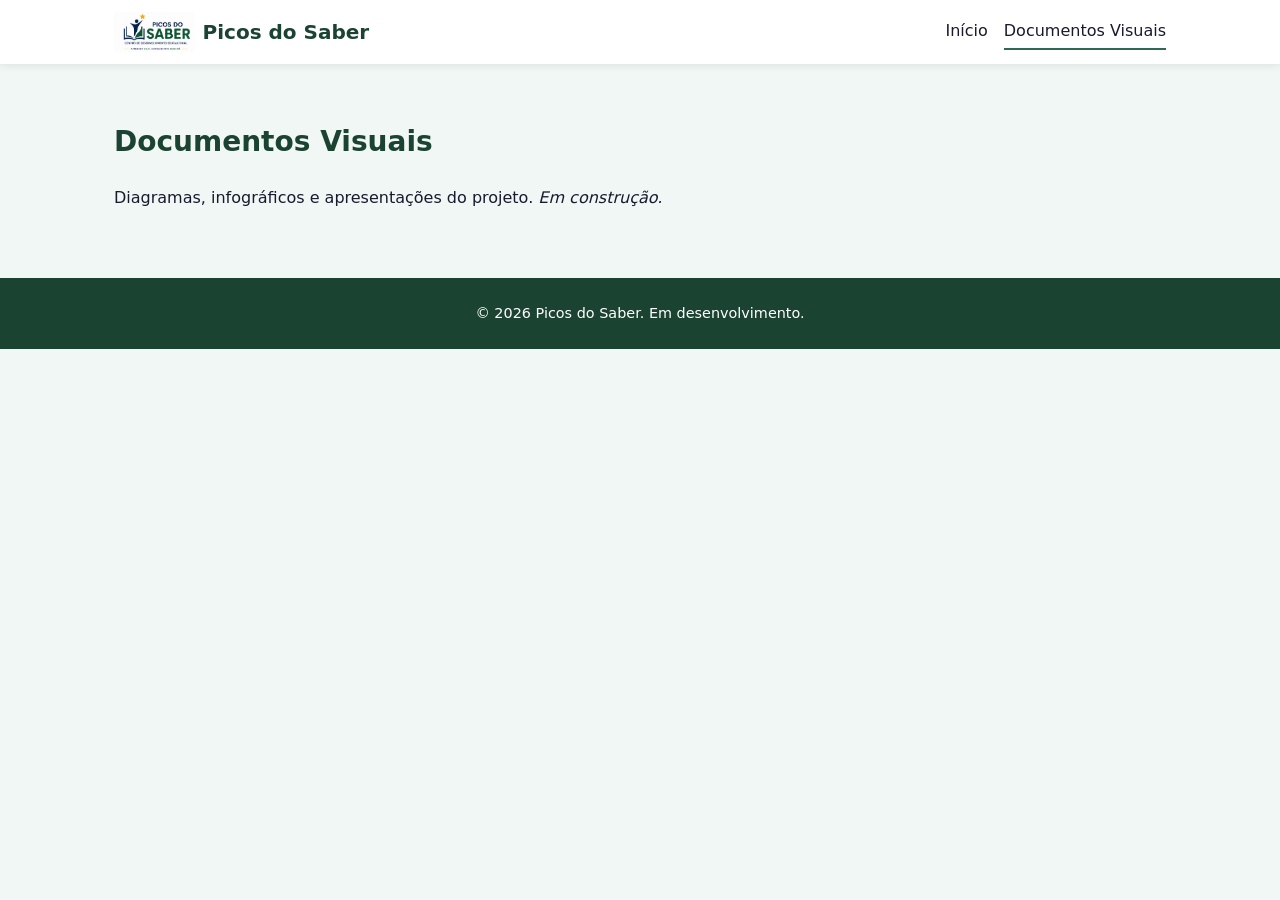
==== pages/documentos-visuais.html @ 85fdacc0 "corrige src da logo para arquivo real Logo - Copia.png" ====
<!DOCTYPE html>
<html lang="pt-BR">
<head>
  <meta charset="UTF-8">
  <meta name="viewport" content="width=device-width, initial-scale=1.0">
  <title>Documentos Visuais — Picos do Saber</title>
  <link rel="stylesheet" href="../assets/css/style.css">
</head>
<body>
  <header class="header">
    <div class="container header__inner">
      <div class="logo">
        <img src="../assets/img/Logo - Copia.png" alt="Picos do Saber" style="height:40px;width:auto;">
        <span class="logo__text">Picos do Saber</span>
      </div>
      <nav class="nav">
        <a class="nav__link" href="../index.html">Início</a>
        <a class="nav__link nav__link--active" href="documentos-visuais.html">Documentos Visuais</a>
      </nav>
    </div>
  </header>
  <main>
    <section class="section">
      <div class="container">
        <h1 class="section__title">Documentos Visuais</h1>
        <div class="section__body">
          <p>Diagramas, infográficos e apresentações do projeto. <em>Em construção.</em></p>
        </div>
      </div>
    </section>
  </main>
  <footer class="footer">
    <div class="container"><p>&copy; 2026 Picos do Saber. Em desenvolvimento.</p></div>
  </footer>
</body>
</html>
---- assets/css/style.css ----
*,
*::before,
*::after {
  box-sizing: border-box;
  margin: 0;
  padding: 0;
}

:root {
  --color-primary: #2d6a4f;
  --color-primary-light: #40916c;
  --color-primary-dark: #1b4332;
  --color-accent: #ffb703;
  --color-bg: #f0f7f4;
  --color-bg-dark: #e0efe6;
  --color-warning-bg: #fff8e1;
  --color-warning-border: #ffe0a0;
  --color-text: #1a1a2e;
  --color-text-light: #555;
  --color-white: #fff;
  --font-base: 'Segoe UI', system-ui, -apple-system, sans-serif;
  --max-width: 1100px;
  --radius: 8px;
  --shadow: 0 2px 8px rgba(0,0,0,.08);
}

html {
  scroll-behavior: smooth;
}

body {
  font-family: var(--font-base);
  color: var(--color-text);
  background: var(--color-bg);
  line-height: 1.6;
}

.container {
  width: 100%;
  max-width: var(--max-width);
  margin: 0 auto;
  padding: 0 1.5rem;
}

/* Header */
.header {
  background: var(--color-white);
  box-shadow: var(--shadow);
  position: sticky;
  top: 0;
  z-index: 100;
}

.header__inner {
  display: flex;
  align-items: center;
  justify-content: space-between;
  padding-top: 0.75rem;
  padding-bottom: 0.75rem;
}

.logo {
  display: flex;
  align-items: center;
  gap: 0.5rem;
  font-size: 1.25rem;
  font-weight: 700;
  color: var(--color-primary-dark);
}

.logo__icon {
  font-size: 1.5rem;
}

.nav {
  display: flex;
  gap: 1rem;
}

.nav__link {
  text-decoration: none;
  color: var(--color-text);
  font-weight: 500;
  padding: 0.25rem 0;
  border-bottom: 2px solid transparent;
  transition: border-color 0.2s;
}

.nav__link:hover,
.nav__link--active {
  border-bottom-color: var(--color-primary);
}

/* Hero */
.hero {
  background: linear-gradient(135deg, var(--color-primary-dark), var(--color-primary-light));
  color: var(--color-white);
  text-align: center;
  padding: 5rem 1.5rem;
}

.hero__title {
  font-size: 2.75rem;
  margin-bottom: 0.5rem;
}

.hero__subtitle {
  font-size: 1.2rem;
  opacity: 0.85;
  margin-bottom: 1rem;
}

.hero__description {
  font-size: 1.05rem;
  max-width: 600px;
  margin: 0 auto 1.5rem;
  opacity: 0.9;
}

.hero__cta {
  display: inline-block;
  background: var(--color-accent);
  color: var(--color-primary-dark);
  padding: 0.7rem 2rem;
  border-radius: var(--radius);
  font-weight: 700;
  text-decoration: none;
  font-size: 1.05rem;
  transition: background 0.2s, transform 0.2s;
}

.hero__cta:hover {
  background: #e6a500;
  transform: translateY(-2px);
}

/* Sections */
.section {
  padding: 3.5rem 1.5rem;
}

.section--dark {
  background: var(--color-bg-dark);
}

.section--warning {
  background: var(--color-warning-bg);
  border-top: 3px solid var(--color-warning-border);
}

.section__title {
  font-size: 1.75rem;
  color: var(--color-primary-dark);
  margin-bottom: 1.25rem;
}

.section__body p {
  margin-bottom: 0.75rem;
  max-width: 720px;
}

/* Cards */
.cards {
  display: grid;
  grid-template-columns: repeat(auto-fill, minmax(280px, 1fr));
  gap: 1.5rem;
}

.card {
  background: var(--color-white);
  border-radius: var(--radius);
  padding: 1.5rem;
  box-shadow: var(--shadow);
  transition: transform 0.2s, box-shadow 0.2s;
}

.card:hover {
  transform: translateY(-4px);
  box-shadow: 0 6px 20px rgba(0,0,0,.12);
}

.card__icon {
  font-size: 2rem;
  margin-bottom: 0.5rem;
}

.card__title {
  font-size: 1.15rem;
  color: var(--color-primary-dark);
  margin-bottom: 0.5rem;
}

.card__text {
  font-size: 0.95rem;
  color: var(--color-text-light);
  margin-bottom: 1rem;
}

.card__link {
  color: var(--color-primary);
  font-weight: 600;
  text-decoration: none;
}

.card__link:hover {
  text-decoration: underline;
}

/* Construction */
.construction__text {
  margin-bottom: 1rem;
}

.construction__bar {
  width: 100%;
  max-width: 400px;
  height: 12px;
  background: #ddd;
  border-radius: 6px;
  overflow: hidden;
  margin-bottom: 0.5rem;
}

.construction__progress {
  display: block;
  height: 100%;
  background: linear-gradient(90deg, var(--color-accent), #e6a500);
  border-radius: 6px;
}

.construction__label {
  font-size: 0.9rem;
  color: var(--color-text-light);
}

/* Footer */
.footer {
  background: var(--color-primary-dark);
  color: var(--color-white);
  text-align: center;
  padding: 1.5rem;
  font-size: 0.9rem;
}

@media (max-width: 600px) {
  .hero__title { font-size: 2rem; }
  .header__inner { flex-direction: column; gap: 0.5rem; }
}
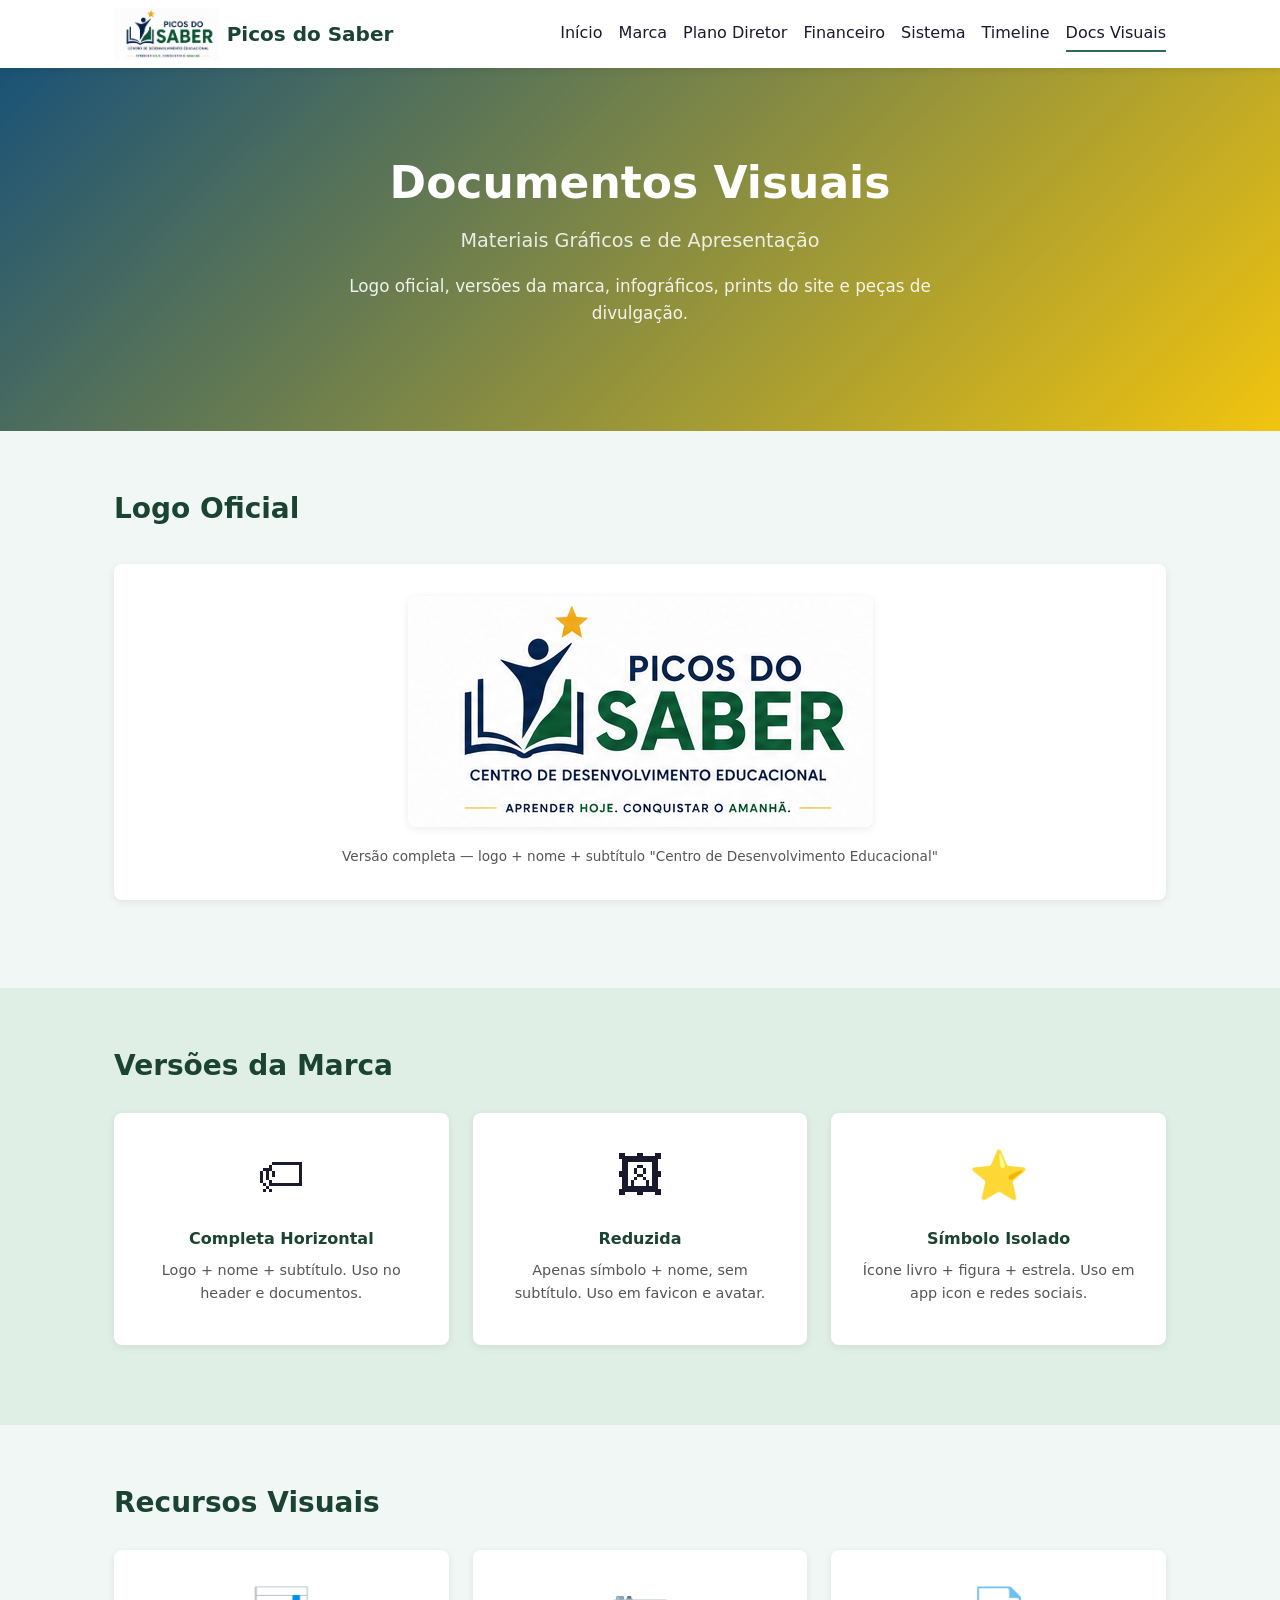
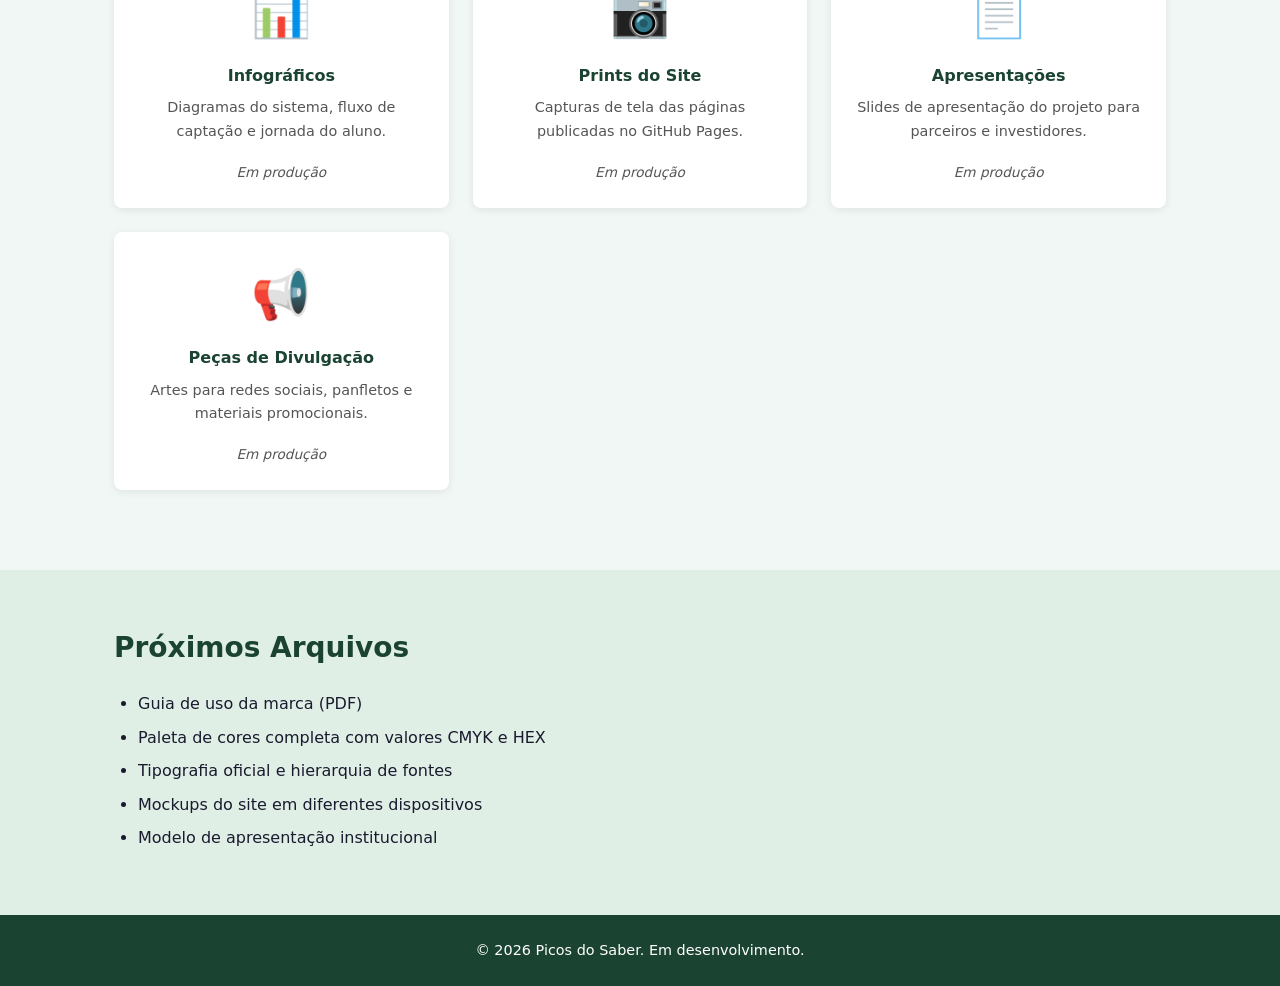
==== commit 7113a884: "v0.3 - sistema, timeline, documentos visuais + logo maior no header" ====
--- a/pages/documentos-visuais.html
+++ b/pages/documentos-visuais.html
@@ -5,30 +5,177 @@
   <meta name="viewport" content="width=device-width, initial-scale=1.0">
   <title>Documentos Visuais — Picos do Saber</title>
   <link rel="stylesheet" href="../assets/css/style.css">
+  <style>
+    .visual-grid {
+      display: grid;
+      grid-template-columns: repeat(auto-fill, minmax(260px, 1fr));
+      gap: 1.5rem;
+      margin: 1.5rem 0;
+    }
+    .visual-card {
+      background: var(--color-white);
+      border-radius: var(--radius);
+      padding: 1.5rem;
+      box-shadow: var(--shadow);
+      text-align: center;
+      transition: transform 0.2s;
+    }
+    .visual-card:hover {
+      transform: translateY(-3px);
+    }
+    .visual-card__icon {
+      font-size: 3rem;
+      margin-bottom: 0.75rem;
+    }
+    .visual-card__title {
+      font-weight: 700;
+      color: var(--color-primary-dark);
+      margin-bottom: 0.5rem;
+    }
+    .visual-card__desc {
+      font-size: 0.9rem;
+      color: var(--color-text-light);
+      margin-bottom: 1rem;
+    }
+    .visual-card__link {
+      color: var(--color-primary);
+      text-decoration: none;
+      font-weight: 600;
+      font-size: 0.9rem;
+    }
+    .visual-card__link:hover {
+      text-decoration: underline;
+    }
+    .showcase-area {
+      background: var(--color-white);
+      border-radius: var(--radius);
+      padding: 2rem;
+      box-shadow: var(--shadow);
+      margin: 2rem 0;
+      text-align: center;
+    }
+    .showcase-area img {
+      max-width: 100%;
+      height: auto;
+      border-radius: var(--radius);
+      box-shadow: var(--shadow);
+    }
+    .showcase-area .caption {
+      font-size: 0.85rem;
+      color: var(--color-text-light);
+      margin-top: 0.75rem;
+    }
+  </style>
 </head>
 <body>
   <header class="header">
     <div class="container header__inner">
       <div class="logo">
-        <img src="../assets/img/Logo - Copia.png" alt="Picos do Saber" style="height:40px;width:auto;">
+        <img src="../assets/img/logo-picos-do-saber.png" alt="Picos do Saber">
         <span class="logo__text">Picos do Saber</span>
       </div>
       <nav class="nav">
         <a class="nav__link" href="../index.html">Início</a>
-        <a class="nav__link nav__link--active" href="documentos-visuais.html">Documentos Visuais</a>
+        <a class="nav__link" href="marca.html">Marca</a>
+        <a class="nav__link" href="plano-diretor.html">Plano Diretor</a>
+        <a class="nav__link" href="financeiro.html">Financeiro</a>
+        <a class="nav__link" href="sistema.html">Sistema</a>
+        <a class="nav__link" href="timeline.html">Timeline</a>
+        <a class="nav__link nav__link--active" href="documentos-visuais.html">Docs Visuais</a>
       </nav>
     </div>
   </header>
+
   <main>
+    <section class="hero" style="background:linear-gradient(135deg, #1a5276, #f1c40f);">
+      <div class="container hero__inner">
+        <h1 class="hero__title">Documentos Visuais</h1>
+        <p class="hero__subtitle">Materiais Gráficos e de Apresentação</p>
+        <p class="hero__description">
+          Logo oficial, versões da marca, infográficos, prints do site e peças de divulgação.
+        </p>
+      </div>
+    </section>
+
     <section class="section">
       <div class="container">
-        <h1 class="section__title">Documentos Visuais</h1>
-        <div class="section__body">
-          <p>Diagramas, infográficos e apresentações do projeto. <em>Em construção.</em></p>
+        <h2 class="section__title">Logo Oficial</h2>
+        <div class="showcase-area">
+          <img src="../assets/img/logo-picos-do-saber.png" alt="Logo Picos do Saber">
+          <p class="caption">Versão completa — logo + nome + subtítulo "Centro de Desenvolvimento Educacional"</p>
         </div>
       </div>
     </section>
+
+    <section class="section section--dark">
+      <div class="container">
+        <h2 class="section__title">Versões da Marca</h2>
+        <div class="visual-grid">
+          <div class="visual-card">
+            <div class="visual-card__icon">&#x1F3F7;</div>
+            <p class="visual-card__title">Completa Horizontal</p>
+            <p class="visual-card__desc">Logo + nome + subtítulo. Uso no header e documentos.</p>
+          </div>
+          <div class="visual-card">
+            <div class="visual-card__icon">&#x1F5BC;</div>
+            <p class="visual-card__title">Reduzida</p>
+            <p class="visual-card__desc">Apenas símbolo + nome, sem subtítulo. Uso em favicon e avatar.</p>
+          </div>
+          <div class="visual-card">
+            <div class="visual-card__icon">&#x2B50;</div>
+            <p class="visual-card__title">Símbolo Isolado</p>
+            <p class="visual-card__desc">Ícone livro + figura + estrela. Uso em app icon e redes sociais.</p>
+          </div>
+        </div>
+      </div>
+    </section>
+
+    <section class="section">
+      <div class="container">
+        <h2 class="section__title">Recursos Visuais</h2>
+        <div class="visual-grid">
+          <div class="visual-card">
+            <div class="visual-card__icon">&#x1F4CA;</div>
+            <p class="visual-card__title">Infográficos</p>
+            <p class="visual-card__desc">Diagramas do sistema, fluxo de captação e jornada do aluno.</p>
+            <em style="font-size:0.85rem;color:var(--color-text-light);">Em produção</em>
+          </div>
+          <div class="visual-card">
+            <div class="visual-card__icon">&#x1F4F7;</div>
+            <p class="visual-card__title">Prints do Site</p>
+            <p class="visual-card__desc">Capturas de tela das páginas publicadas no GitHub Pages.</p>
+            <em style="font-size:0.85rem;color:var(--color-text-light);">Em produção</em>
+          </div>
+          <div class="visual-card">
+            <div class="visual-card__icon">&#x1F4C4;</div>
+            <p class="visual-card__title">Apresentações</p>
+            <p class="visual-card__desc">Slides de apresentação do projeto para parceiros e investidores.</p>
+            <em style="font-size:0.85rem;color:var(--color-text-light);">Em produção</em>
+          </div>
+          <div class="visual-card">
+            <div class="visual-card__icon">&#x1F4E2;</div>
+            <p class="visual-card__title">Peças de Divulgação</p>
+            <p class="visual-card__desc">Artes para redes sociais, panfletos e materiais promocionais.</p>
+            <em style="font-size:0.85rem;color:var(--color-text-light);">Em produção</em>
+          </div>
+        </div>
+      </div>
+    </section>
+
+    <section class="section section--dark">
+      <div class="container">
+        <h2 class="section__title">Próximos Arquivos</h2>
+        <ul style="list-style:disc;padding-left:1.5rem;">
+          <li style="margin-bottom:0.5rem;">Guia de uso da marca (PDF)</li>
+          <li style="margin-bottom:0.5rem;">Paleta de cores completa com valores CMYK e HEX</li>
+          <li style="margin-bottom:0.5rem;">Tipografia oficial e hierarquia de fontes</li>
+          <li style="margin-bottom:0.5rem;">Mockups do site em diferentes dispositivos</li>
+          <li style="margin-bottom:0.5rem;">Modelo de apresentação institucional</li>
+        </ul>
+      </div>
+    </section>
   </main>
+
   <footer class="footer">
     <div class="container"><p>&copy; 2026 Picos do Saber. Em desenvolvimento.</p></div>
   </footer>
--- a/assets/css/style.css
+++ b/assets/css/style.css
@@ -55,8 +55,8 @@
   display: flex;
   align-items: center;
   justify-content: space-between;
-  padding-top: 0.75rem;
-  padding-bottom: 0.75rem;
+  padding-top: 0.5rem;
+  padding-bottom: 0.5rem;
 }
 
 .logo {
@@ -66,6 +66,11 @@
   font-size: 1.25rem;
   font-weight: 700;
   color: var(--color-primary-dark);
+}
+
+.logo img {
+  height: 52px;
+  width: auto;
 }
 
 .logo__icon {
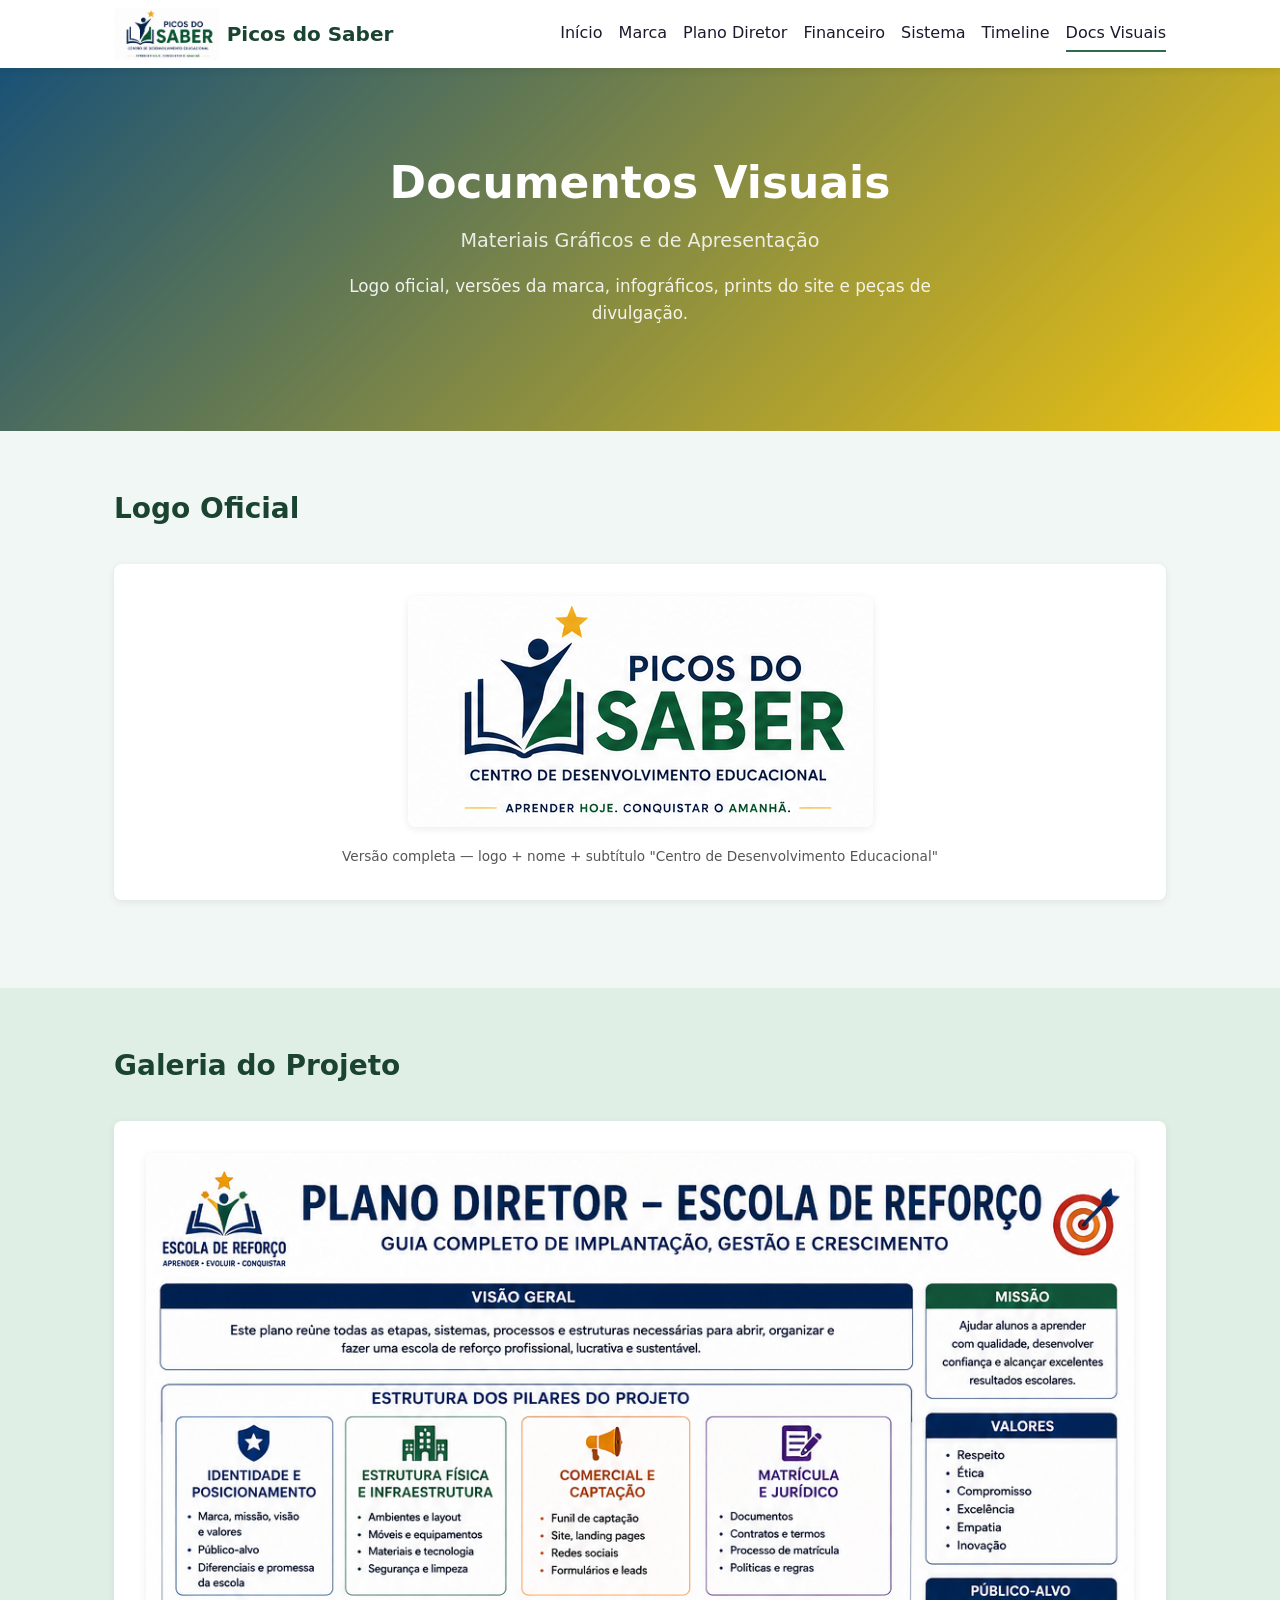
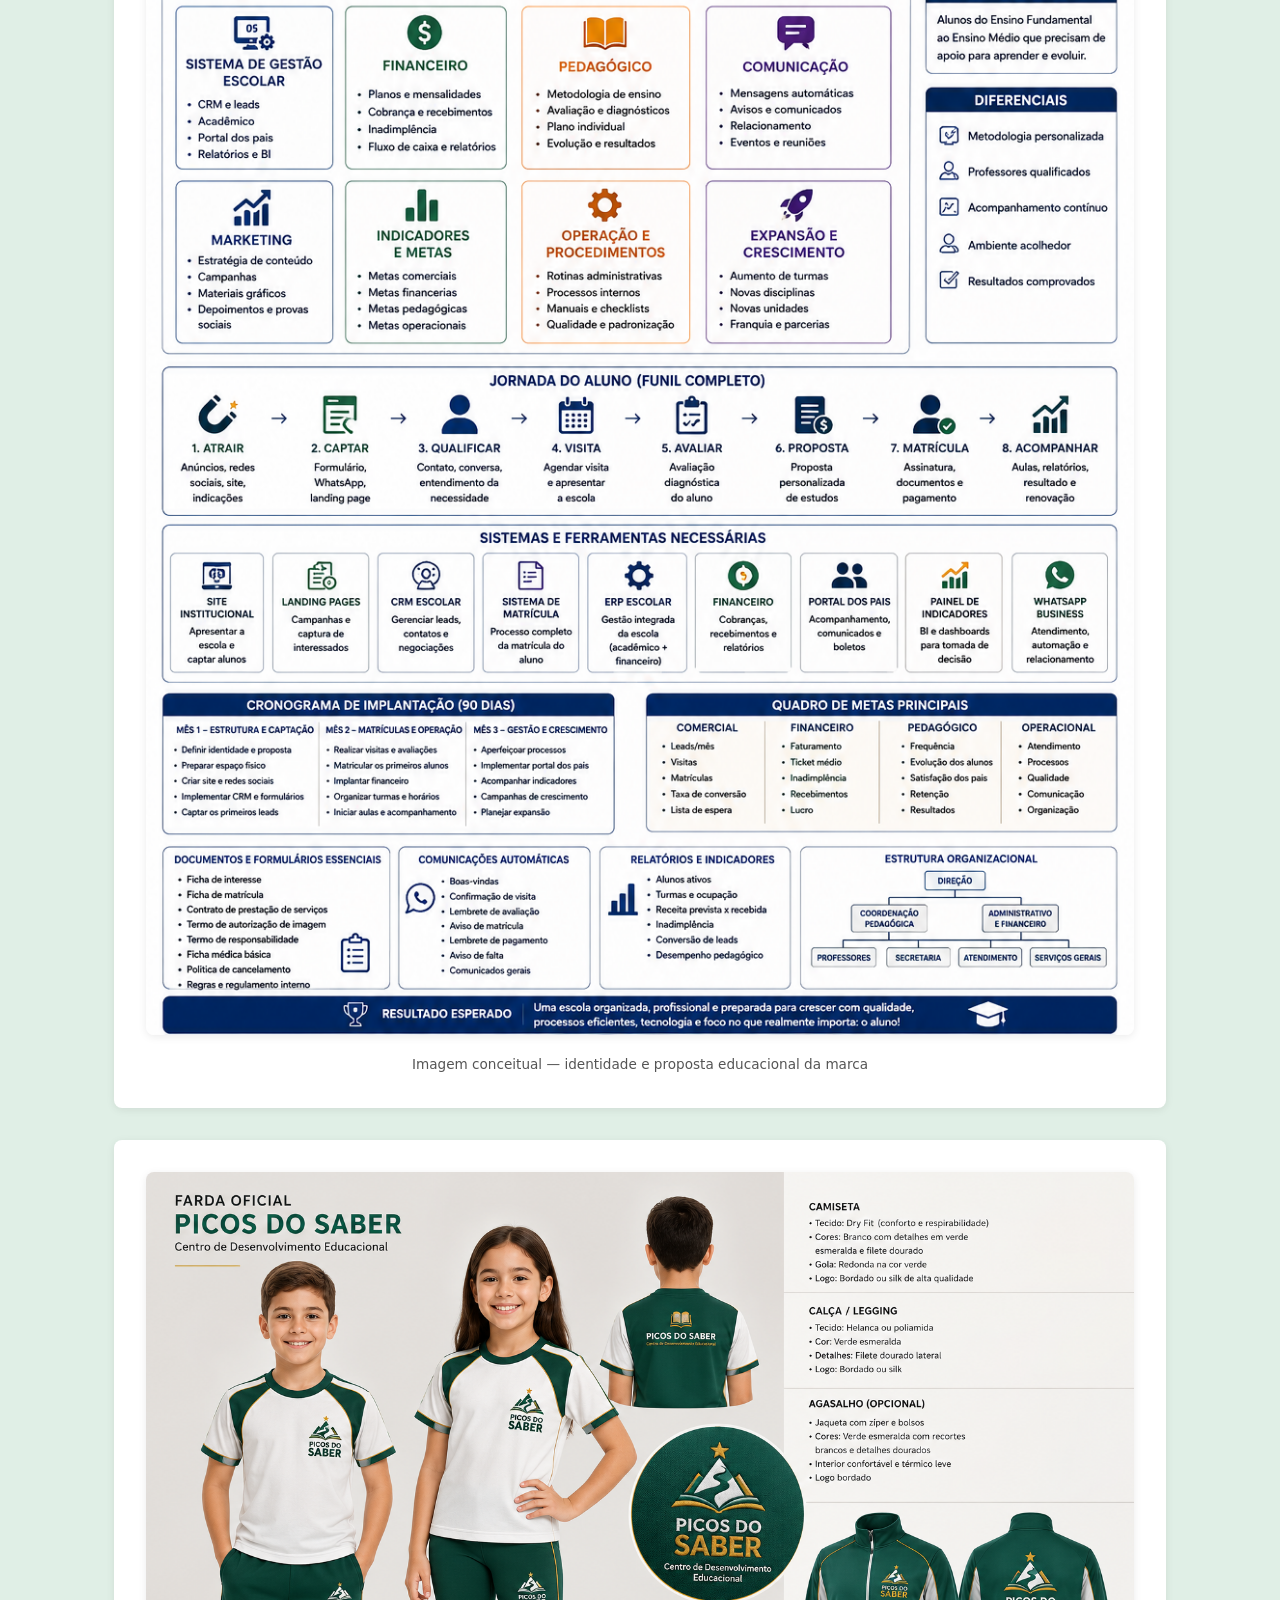
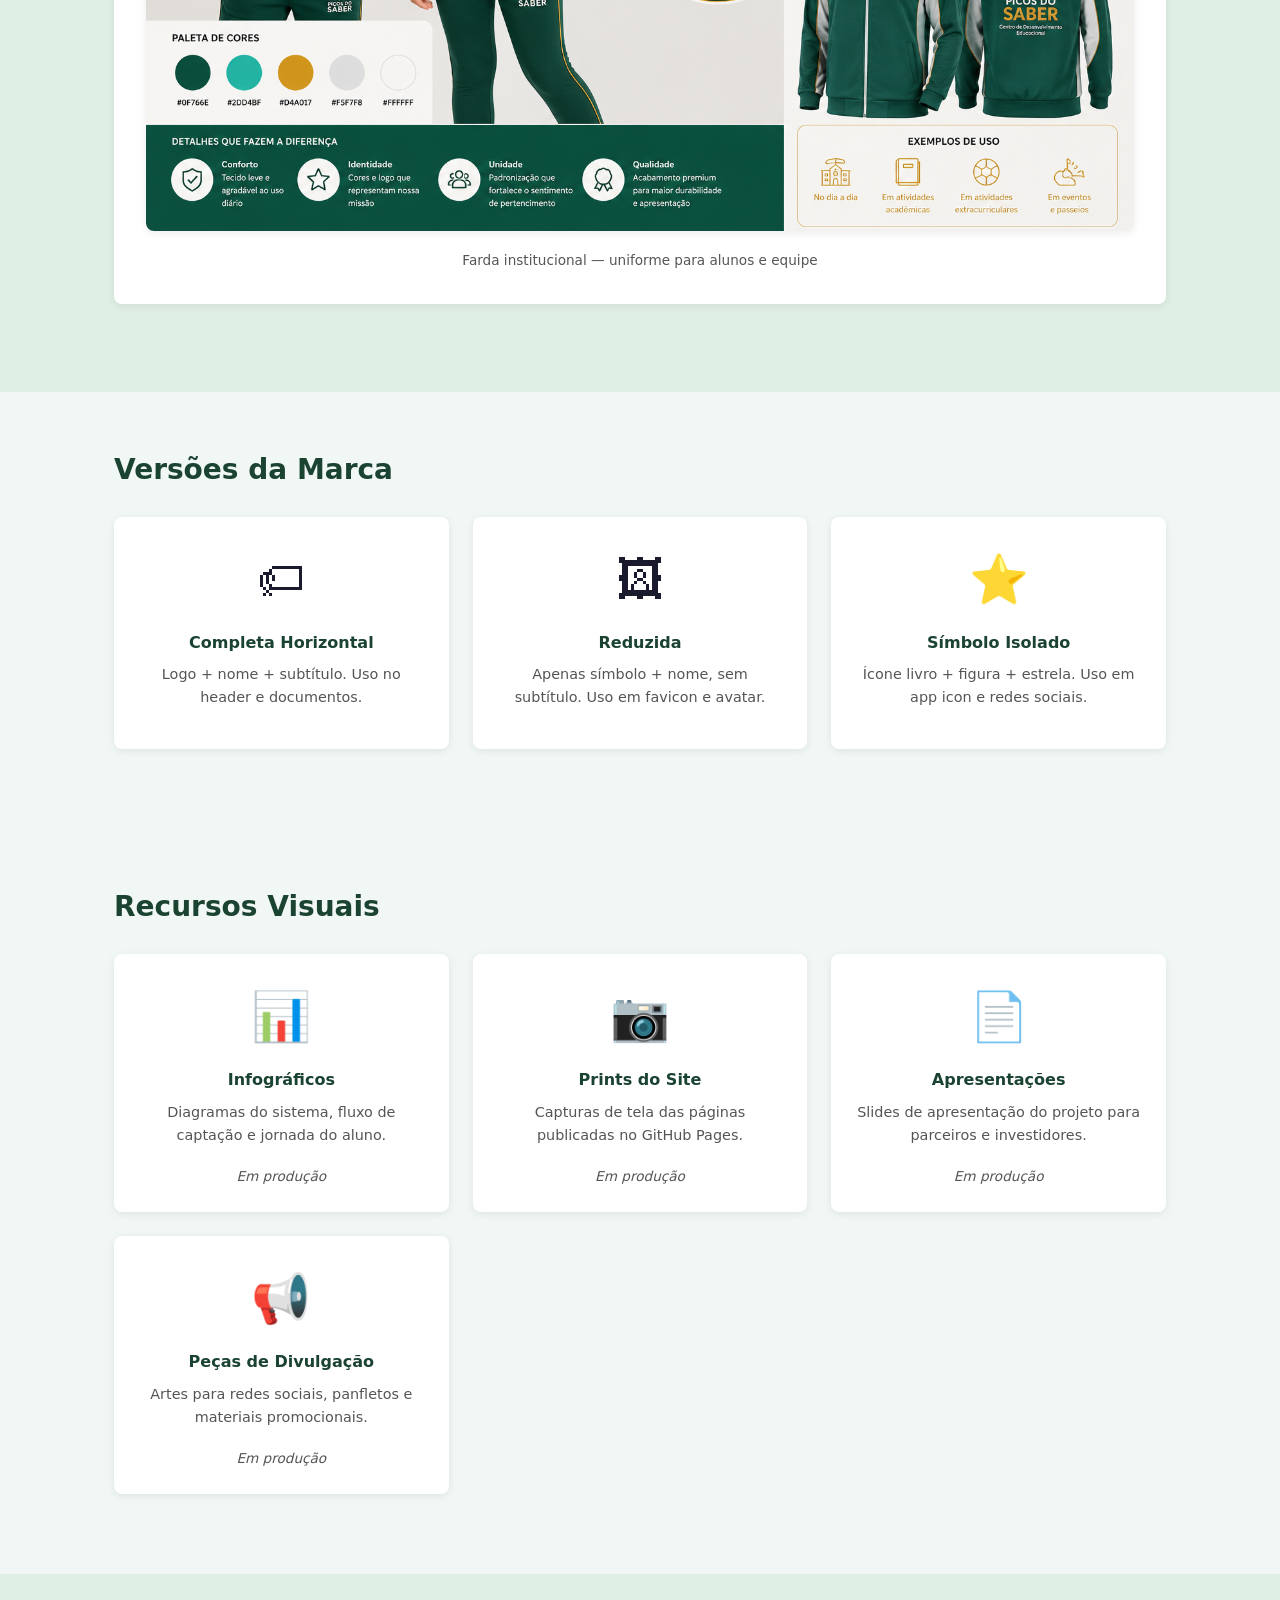
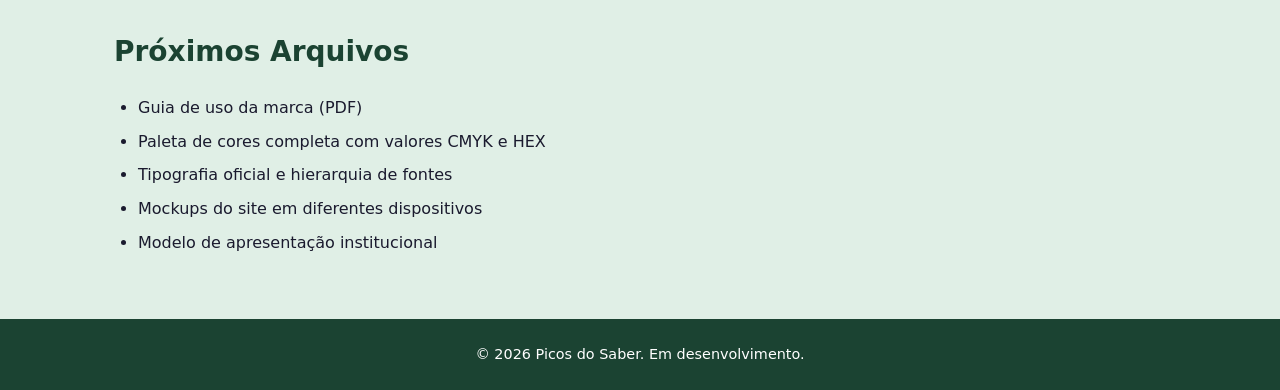
==== commit 2923bcf9: "v0.3.1 - polimento: home revisada, imagens renomeadas, galeria visual" ====
--- a/pages/documentos-visuais.html
+++ b/pages/documentos-visuais.html
@@ -109,6 +109,20 @@
 
     <section class="section section--dark">
       <div class="container">
+        <h2 class="section__title">Galeria do Projeto</h2>
+        <div class="showcase-area">
+          <img src="../assets/img/conceito-picos-do-saber.png" alt="Conceito visual Picos do Saber">
+          <p class="caption">Imagem conceitual &mdash; identidade e proposta educacional da marca</p>
+        </div>
+        <div class="showcase-area">
+          <img src="../assets/img/farda-picos-do-saber.png" alt="Farda Picos do Saber">
+          <p class="caption">Farda institucional &mdash; uniforme para alunos e equipe</p>
+        </div>
+      </div>
+    </section>
+
+    <section class="section">
+      <div class="container">
         <h2 class="section__title">Versões da Marca</h2>
         <div class="visual-grid">
           <div class="visual-card">
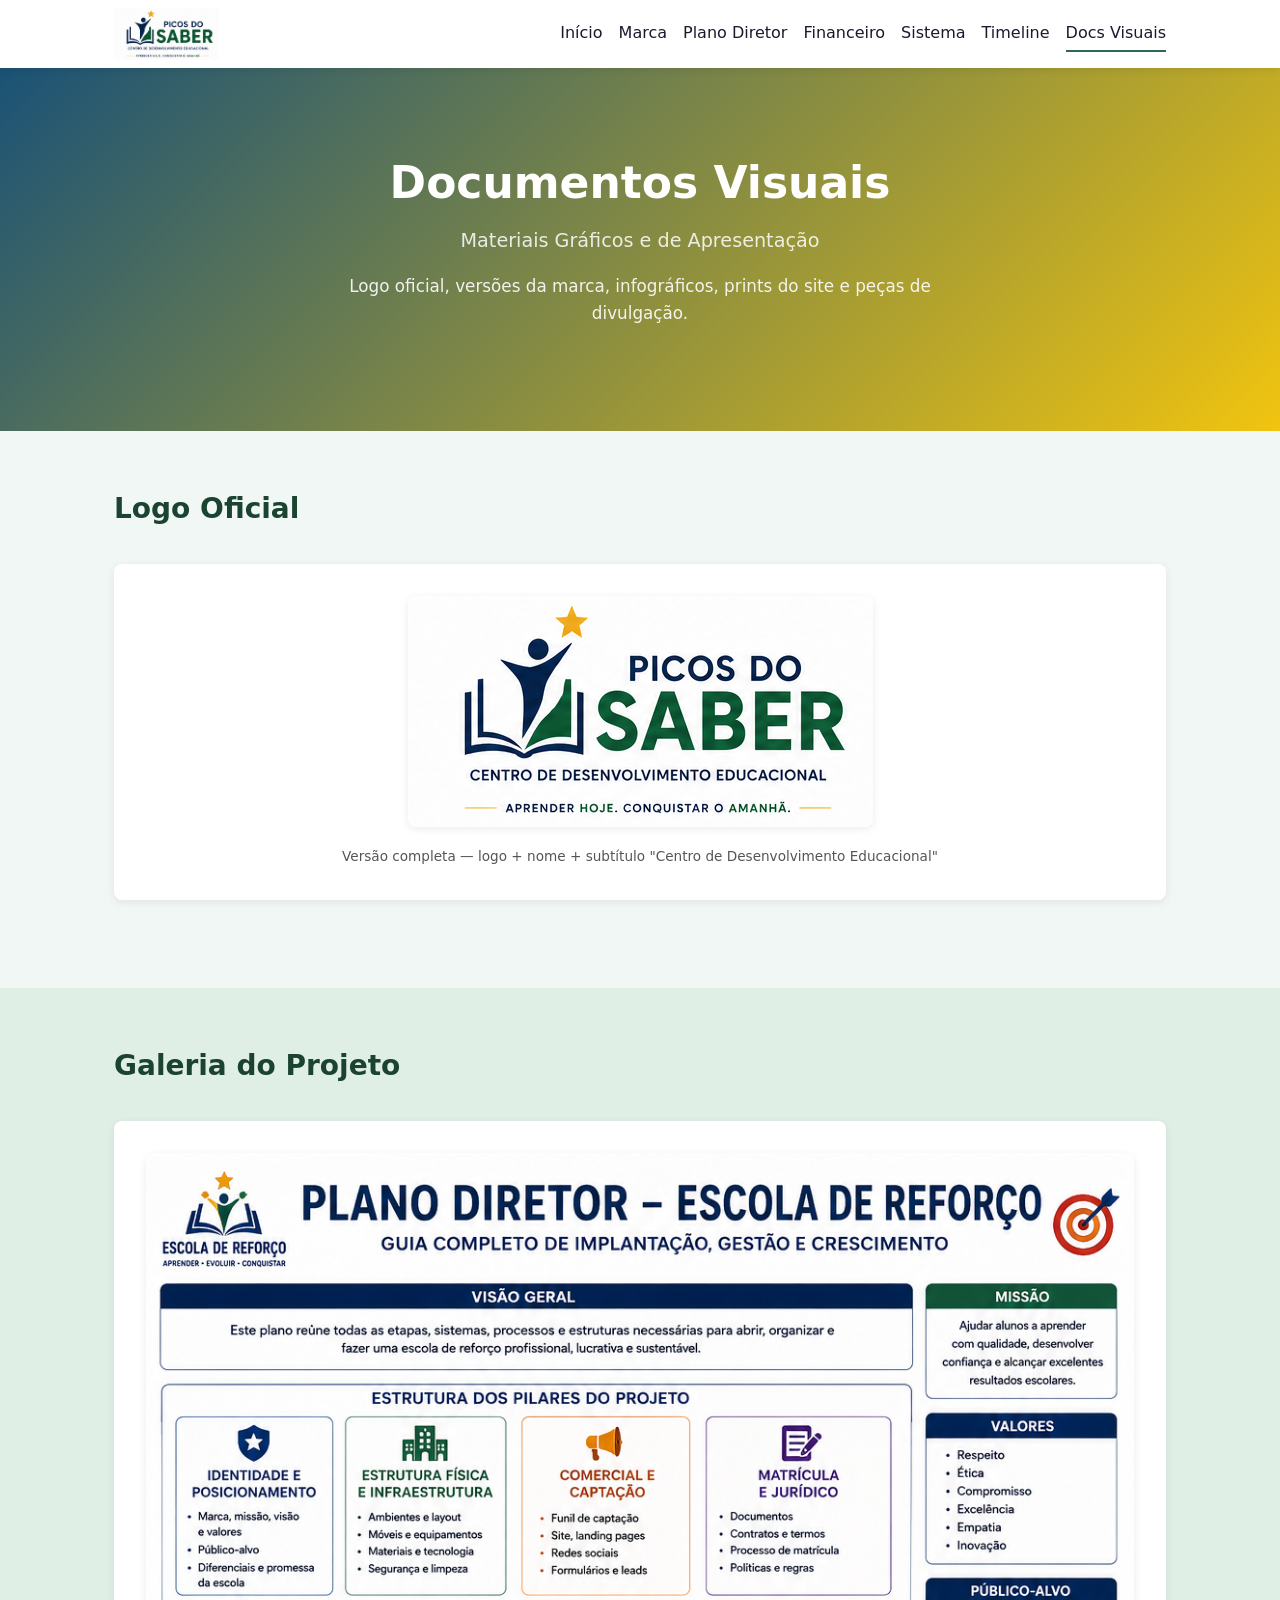
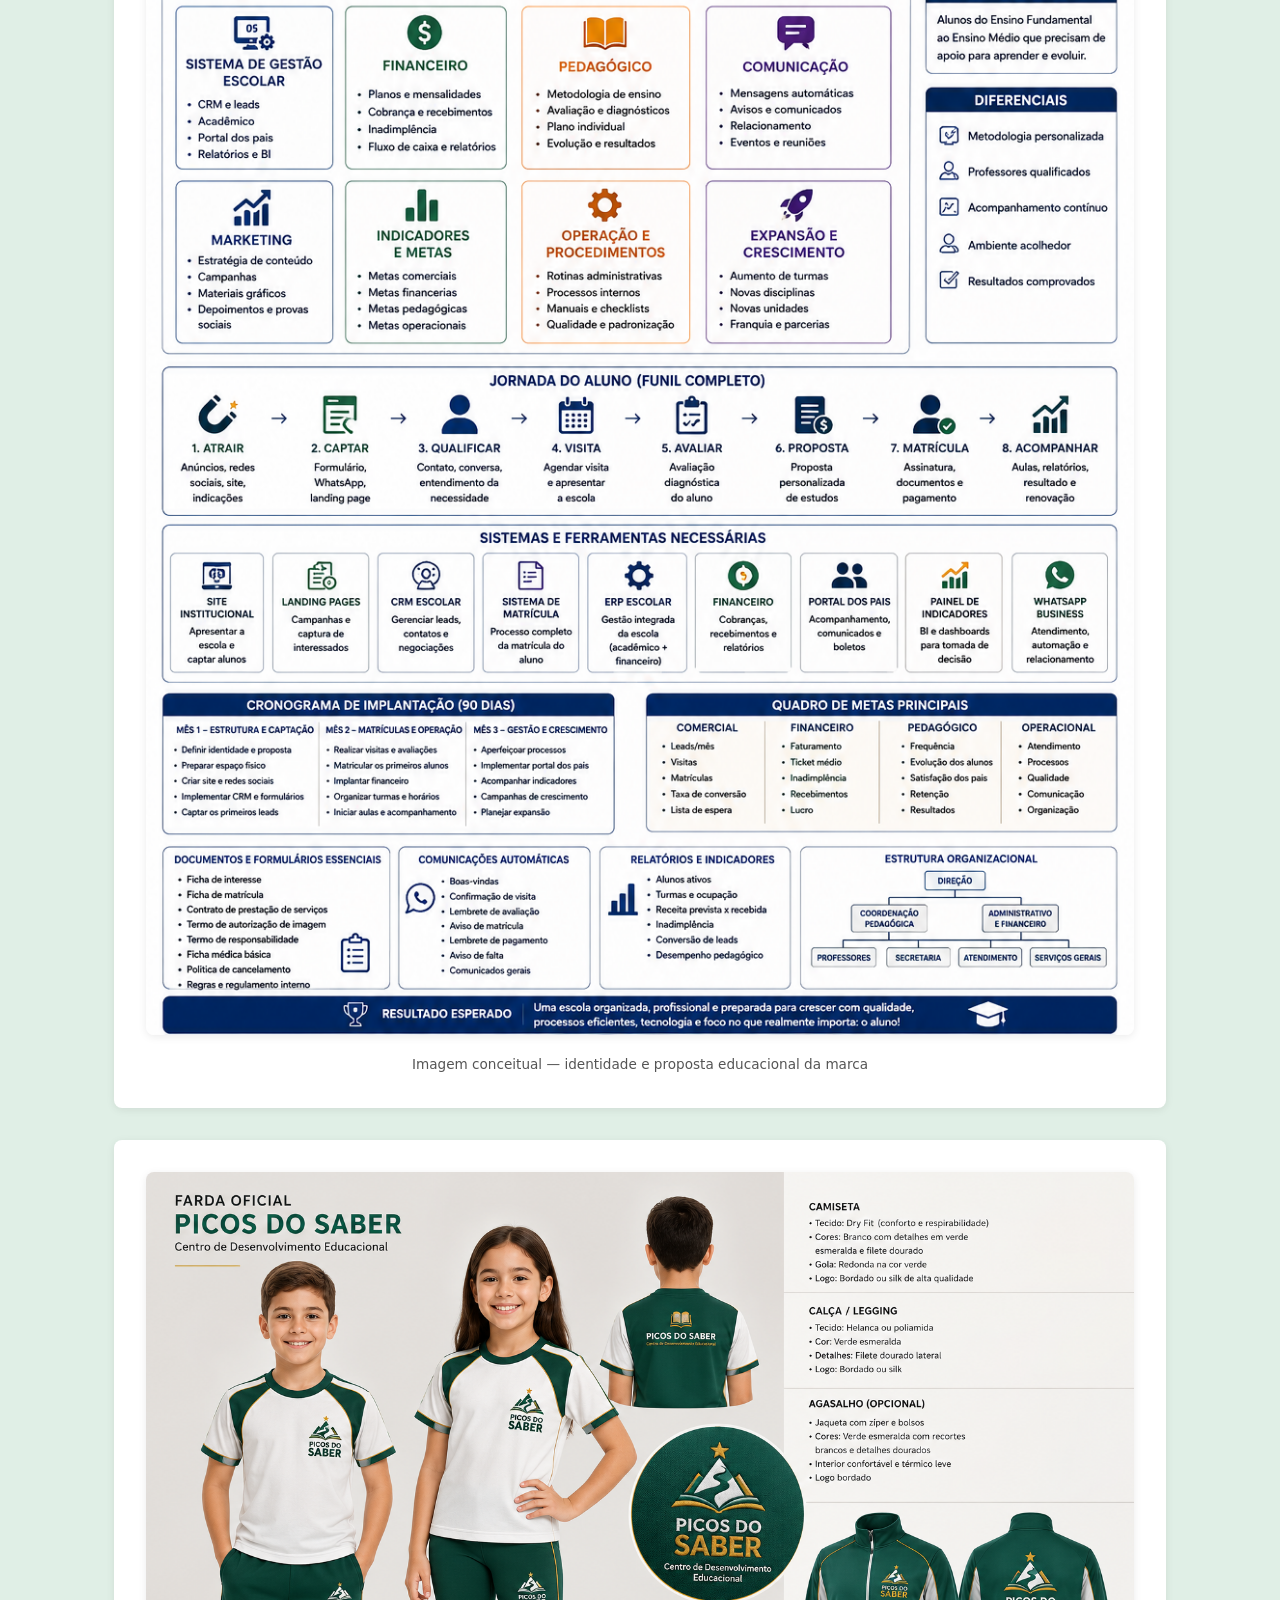
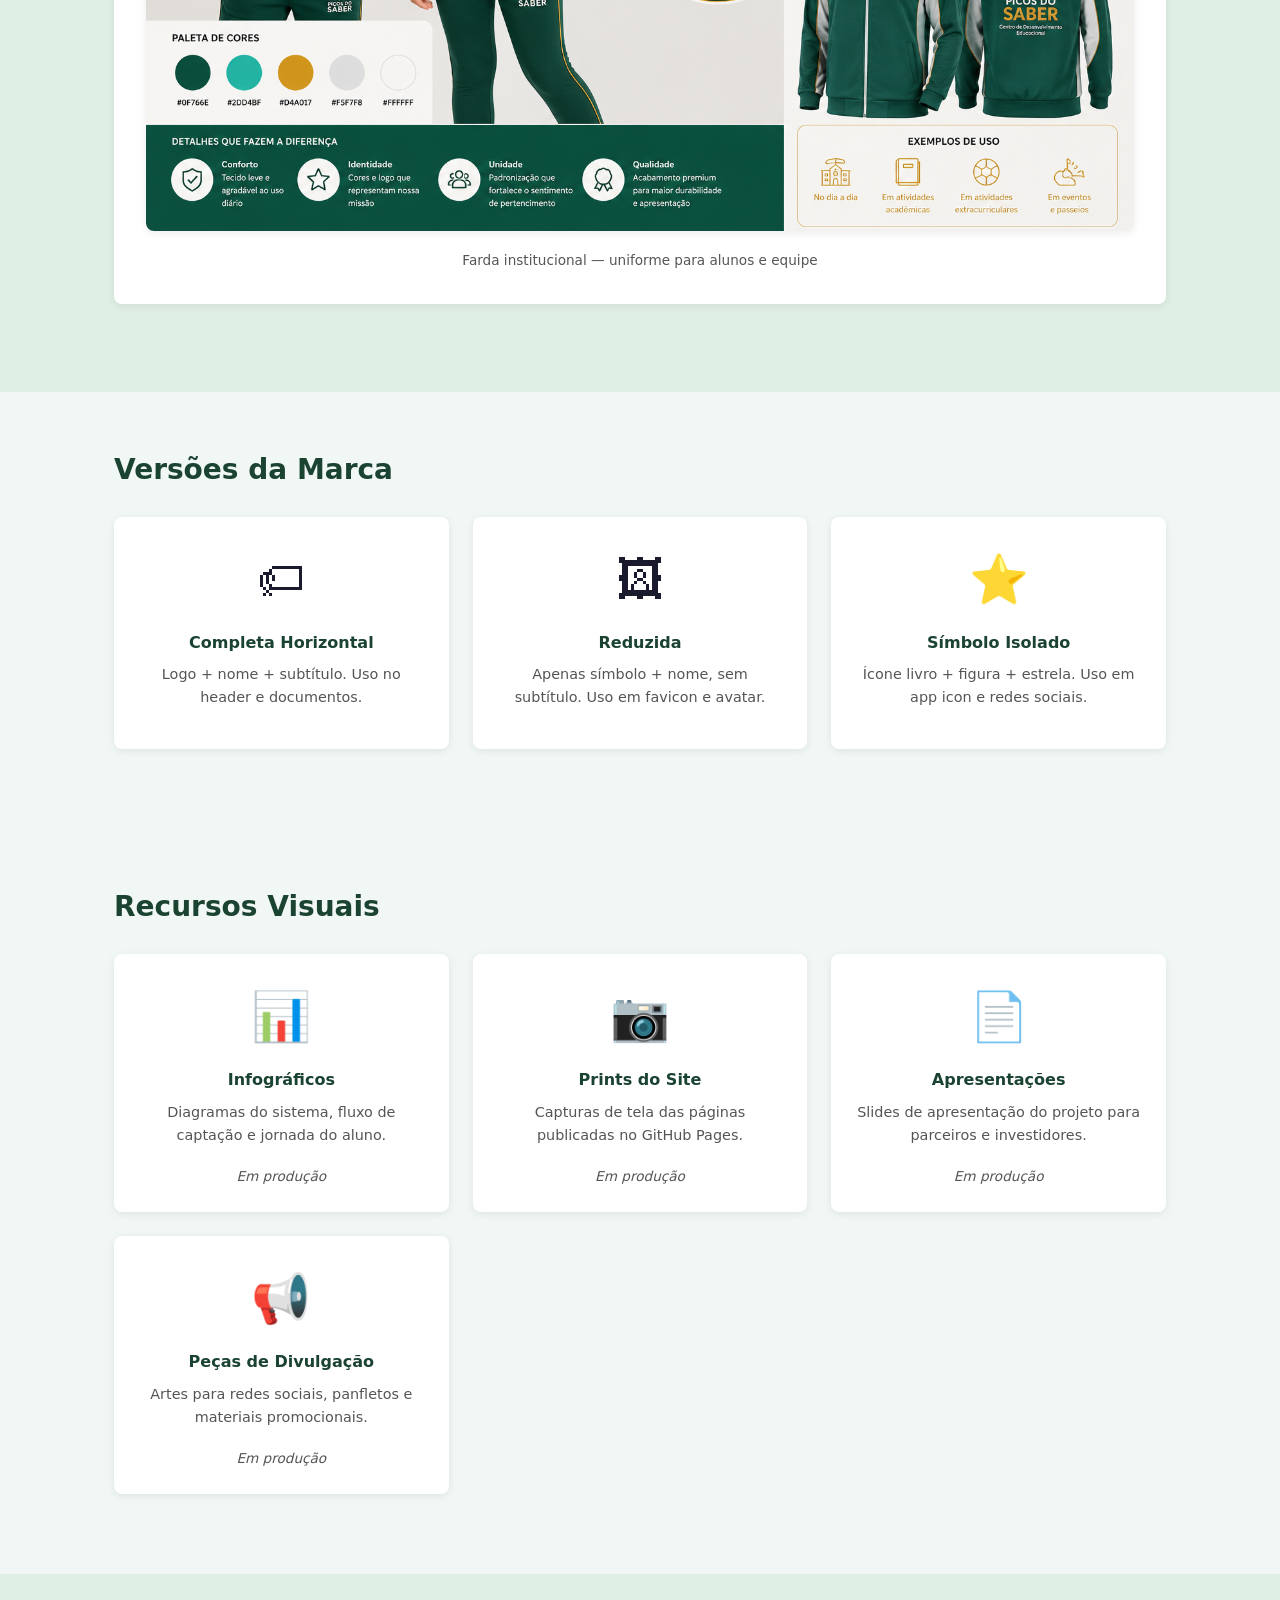
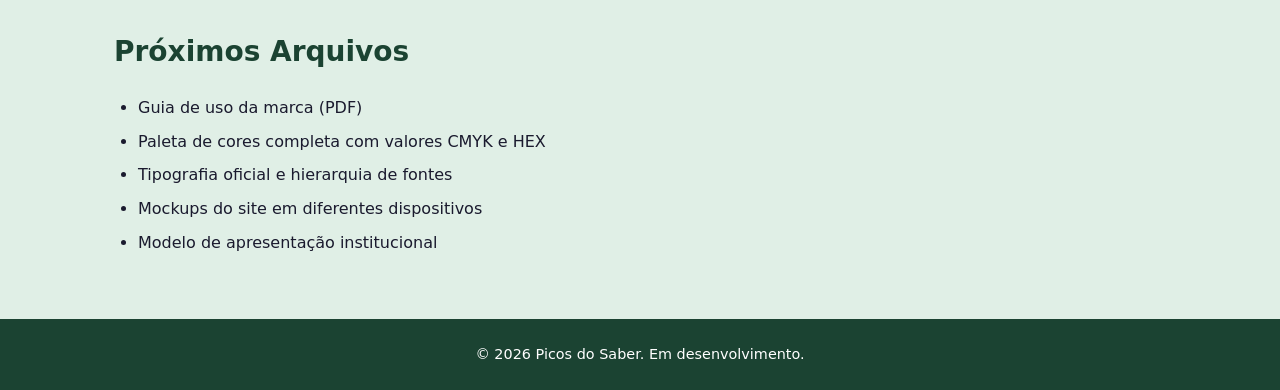
==== commit 86f1e78d: "remove texto redundante Picos do Saber ao lado da logo no header" ====
--- a/pages/documentos-visuais.html
+++ b/pages/documentos-visuais.html
@@ -72,7 +72,7 @@
     <div class="container header__inner">
       <div class="logo">
         <img src="../assets/img/logo-picos-do-saber.png" alt="Picos do Saber">
-        <span class="logo__text">Picos do Saber</span>
+        
       </div>
       <nav class="nav">
         <a class="nav__link" href="../index.html">Início</a>
--- a/assets/css/style.css
+++ b/assets/css/style.css
@@ -73,9 +73,7 @@
   width: auto;
 }
 
-.logo__icon {
-  font-size: 1.5rem;
-}
+
 
 .nav {
   display: flex;
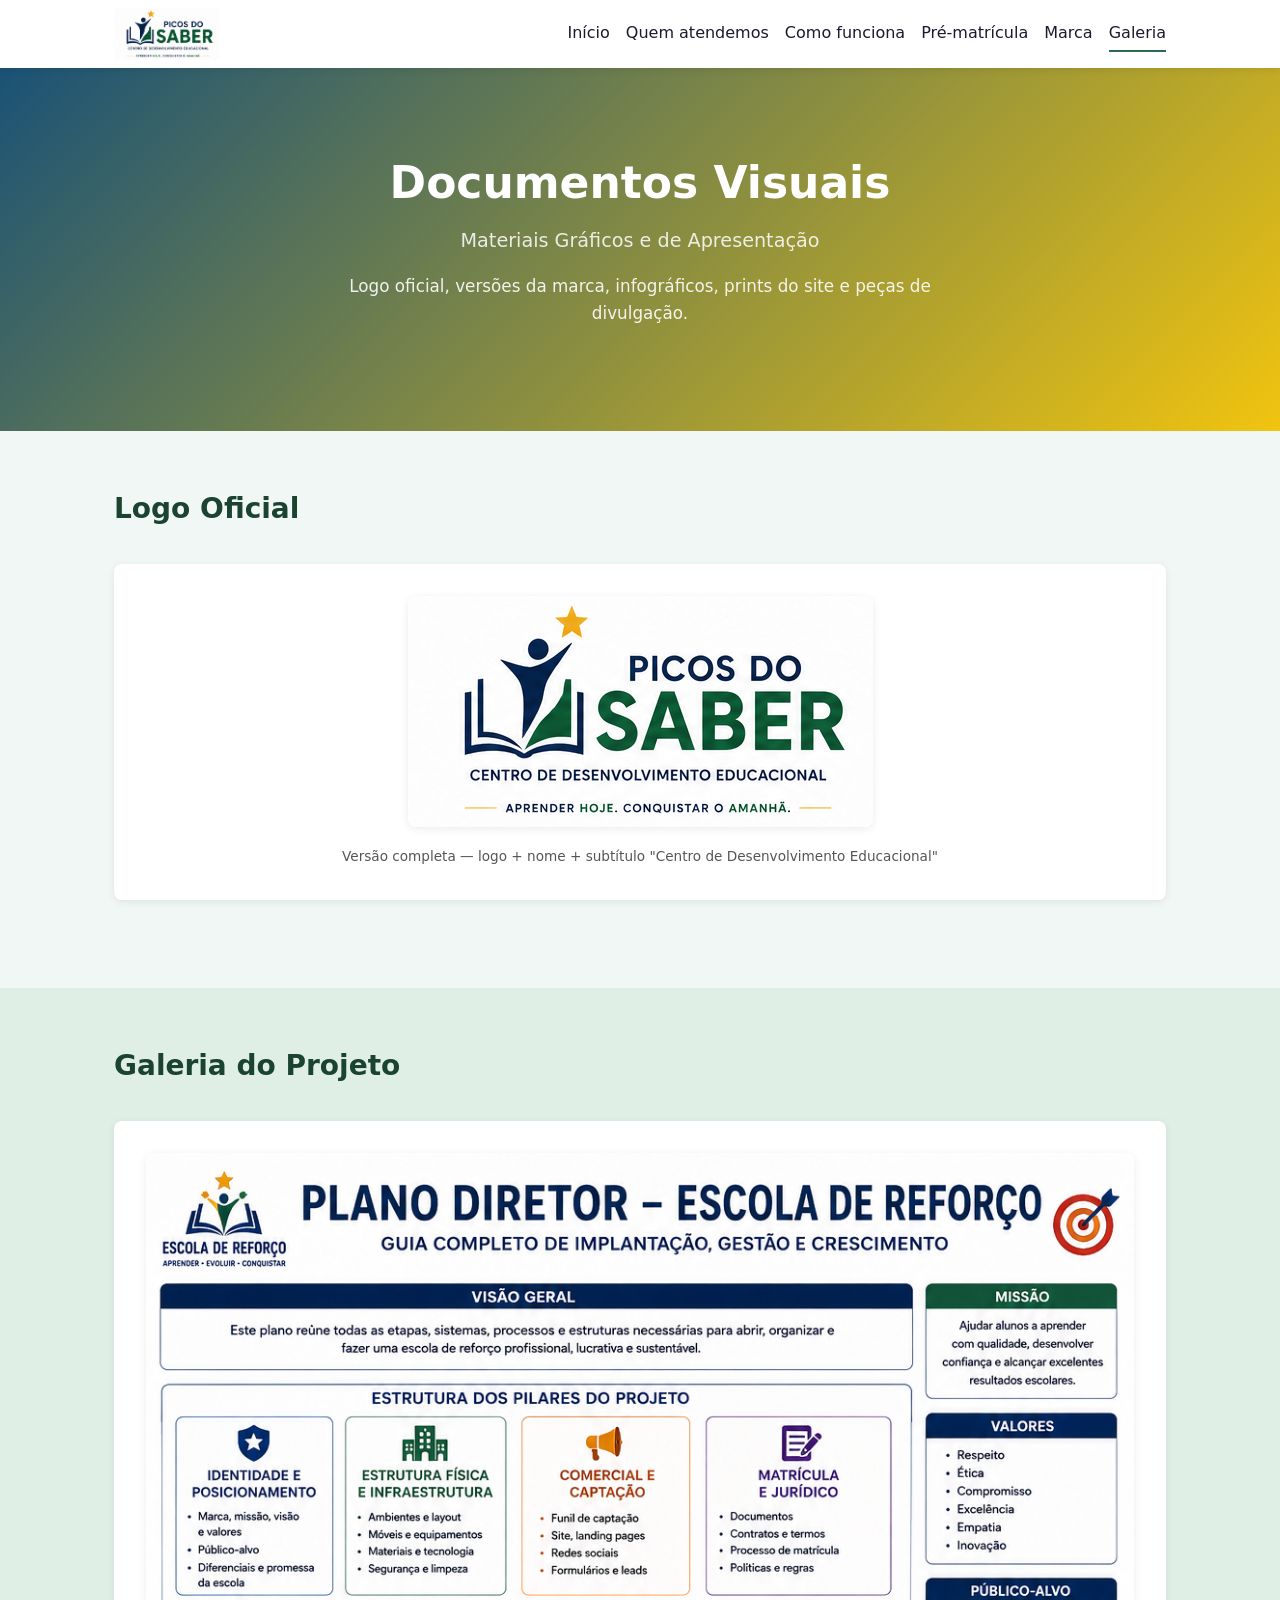
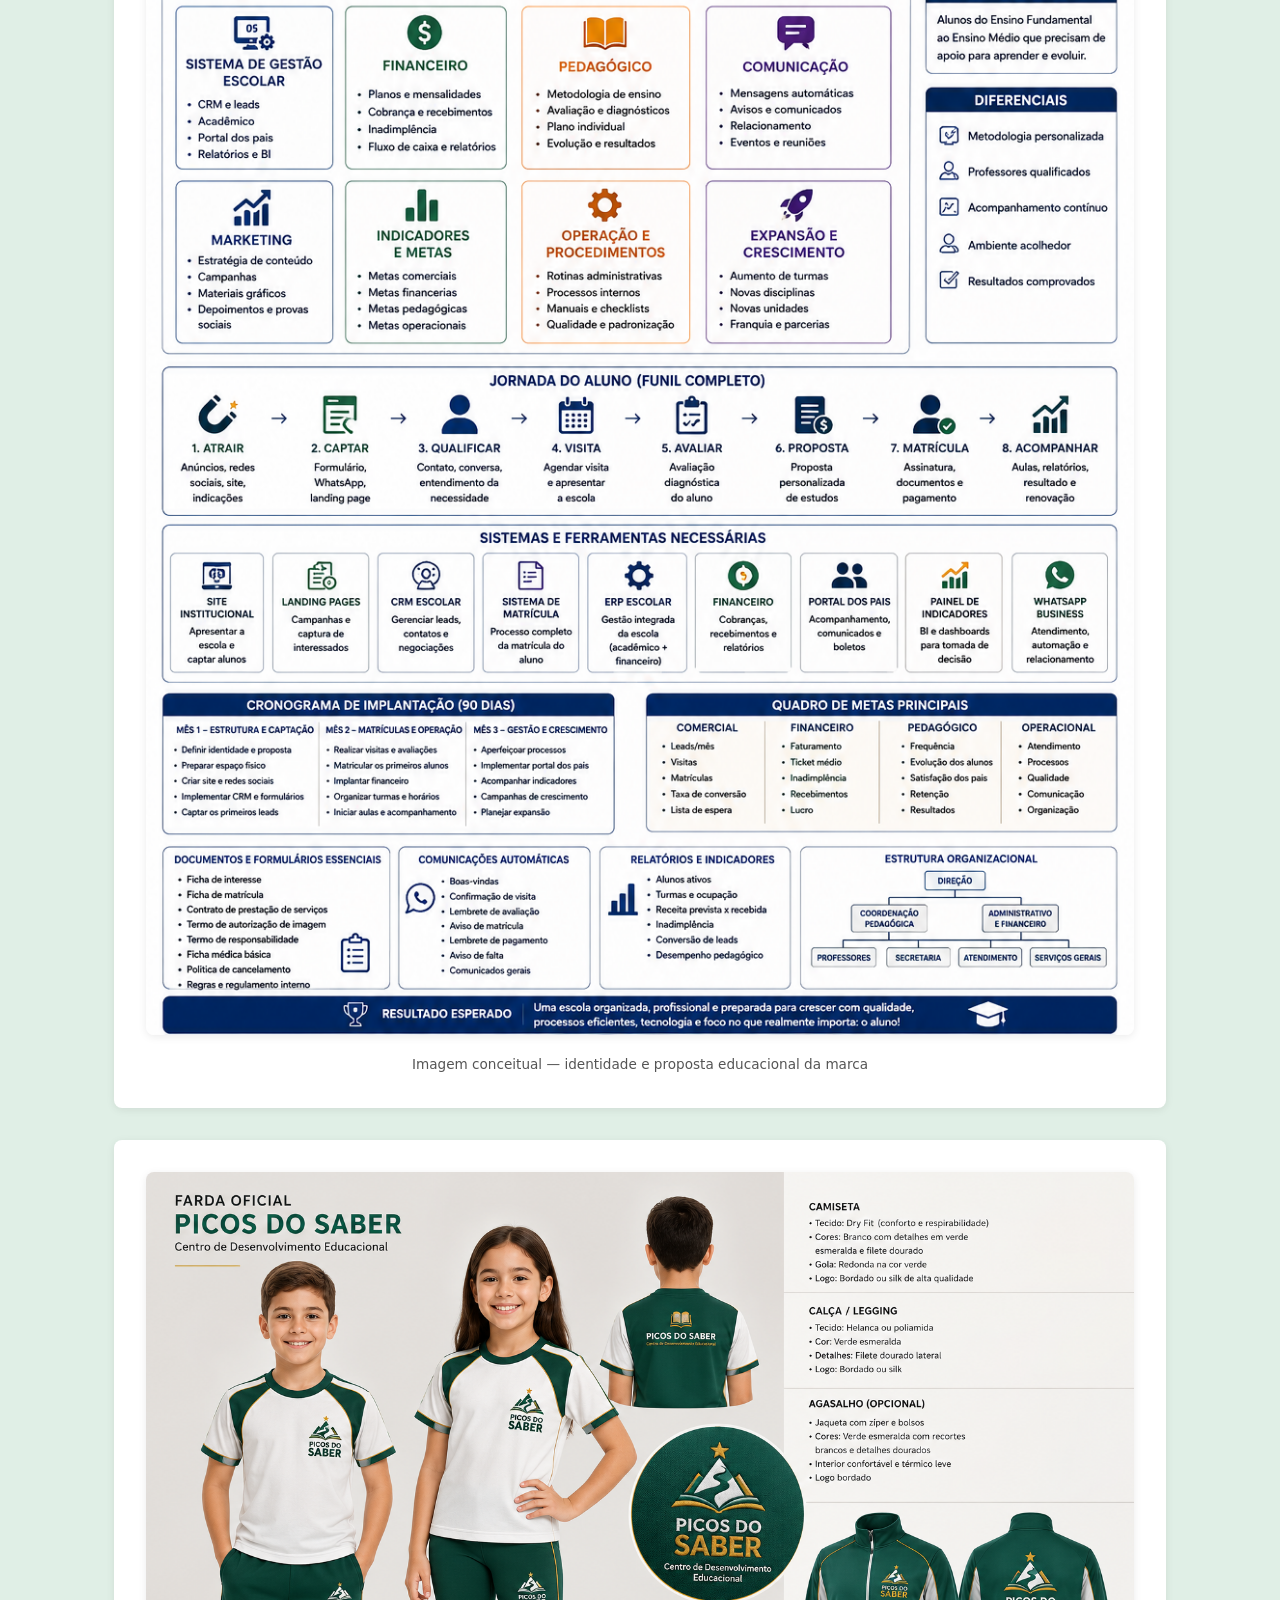
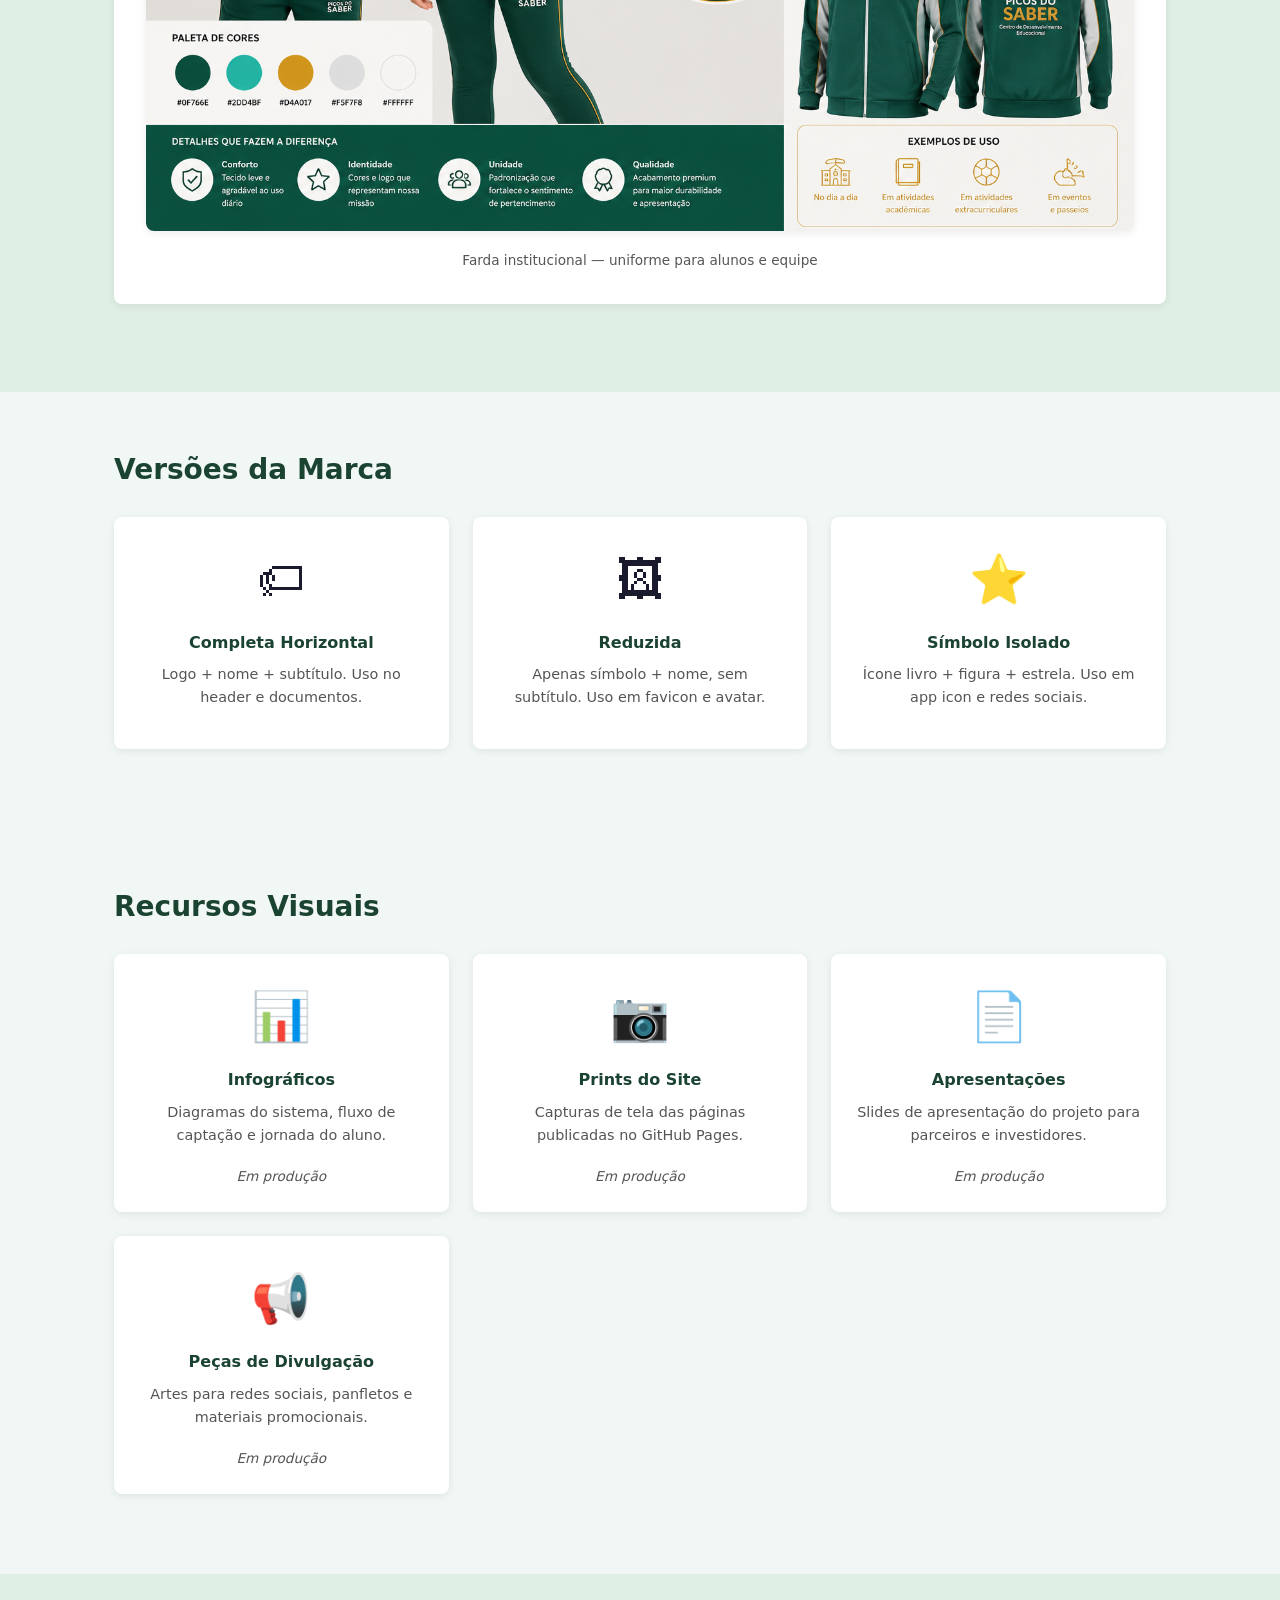
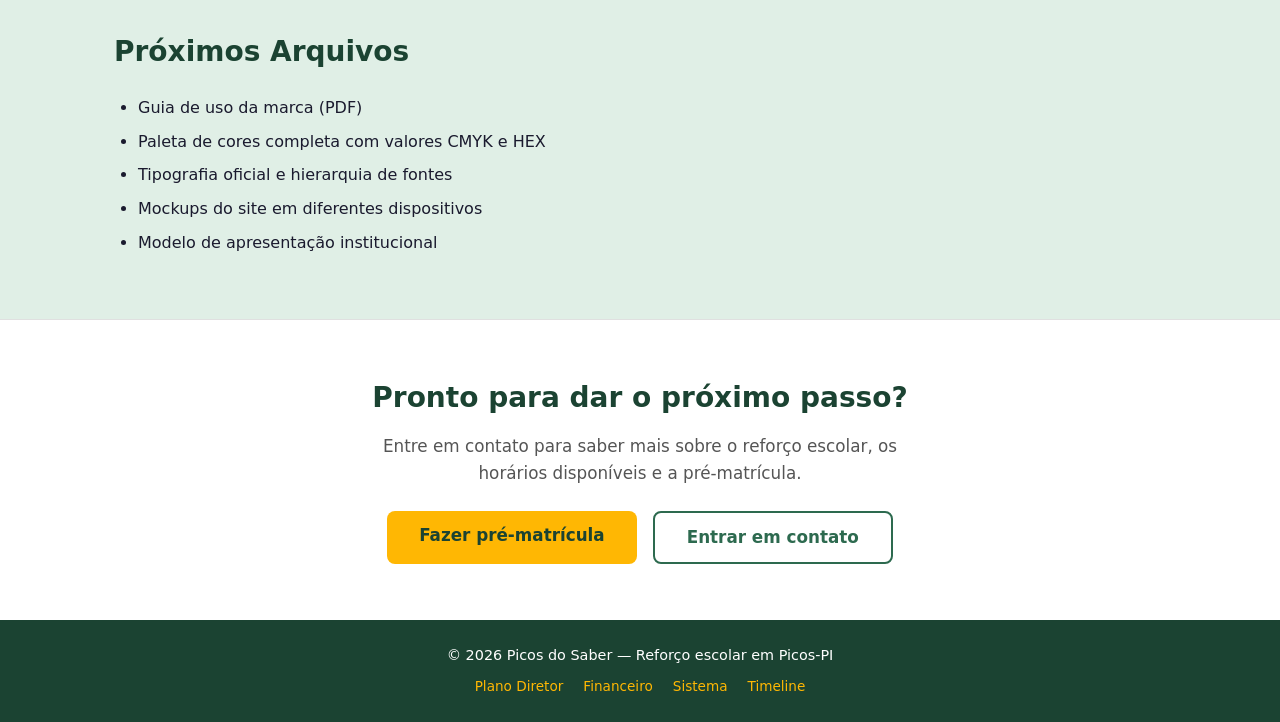
==== commit 32944db1: "v0.5: hero full-screen com overlay verde + depoimentos + header transparente" ====
--- a/pages/documentos-visuais.html
+++ b/pages/documentos-visuais.html
@@ -76,13 +76,13 @@
       </div>
       <nav class="nav">
         <a class="nav__link" href="../index.html">Início</a>
+        <a class="nav__link" href="../index.html#quem-atendemos">Quem atendemos</a>
+        <a class="nav__link" href="../index.html#como-funciona">Como funciona</a>
+        <a class="nav__link" href="../index.html#pre-matricula">Pré-matrícula</a>
         <a class="nav__link" href="marca.html">Marca</a>
-        <a class="nav__link" href="plano-diretor.html">Plano Diretor</a>
-        <a class="nav__link" href="financeiro.html">Financeiro</a>
-        <a class="nav__link" href="sistema.html">Sistema</a>
-        <a class="nav__link" href="timeline.html">Timeline</a>
-        <a class="nav__link nav__link--active" href="documentos-visuais.html">Docs Visuais</a>
+        <a class="nav__link nav__link--active" href="documentos-visuais.html">Galeria</a>
       </nav>
+      <button class="nav__toggle">&#x2630;</button>
     </div>
   </header>
 
@@ -188,10 +188,31 @@
         </ul>
       </div>
     </section>
+    <section class="section section--global-cta">
+      <div class="container">
+        <h2 class="section--global-cta__title">Pronto para dar o pr&oacute;ximo passo?</h2>
+        <p class="section--global-cta__text">
+          Entre em contato para saber mais sobre o refor&ccedil;o escolar, os hor&aacute;rios dispon&iacute;veis e a pr&eacute;-matr&iacute;cula.
+        </p>
+        <div class="section--global-cta__actions">
+          <a class="hero__cta" href="../index.html#pre-matricula">Fazer pr&eacute;-matr&iacute;cula</a>
+          <a class="cta-secondary" href="../index.html#pre-matricula">Entrar em contato</a>
+        </div>
+      </div>
+    </section>
   </main>
 
   <footer class="footer">
-    <div class="container"><p>&copy; 2026 Picos do Saber. Em desenvolvimento.</p></div>
+    <div class="container footer__inner">
+      <p>&copy; 2026 Picos do Saber &mdash; Refor&ccedil;o escolar em Picos-PI</p>
+      <ul class="footer__links">
+        <li><a href="plano-diretor.html">Plano Diretor</a></li>
+        <li><a href="financeiro.html">Financeiro</a></li>
+        <li><a href="sistema.html">Sistema</a></li>
+        <li><a href="timeline.html">Timeline</a></li>
+      </ul>
+    </div>
   </footer>
+<script src="../assets/js/main.js"></script>
 </body>
 </html>
--- a/assets/css/style.css
+++ b/assets/css/style.css
@@ -80,6 +80,14 @@
   gap: 1rem;
 }
 
+.nav__toggle {
+  display: none;
+  background: none;
+  border: none;
+  cursor: pointer;
+  padding: 0.25rem;
+}
+
 .nav__link {
   text-decoration: none;
   color: var(--color-text);
@@ -102,15 +110,74 @@
   padding: 5rem 1.5rem;
 }
 
+.hero--fullscreen {
+  position: relative;
+  min-height: 90vh;
+  display: flex;
+  align-items: center;
+  justify-content: center;
+  padding: 7rem 1.5rem 4rem;
+  overflow: hidden;
+}
+
+.hero--fullscreen .hero__bg {
+  position: absolute;
+  inset: 0;
+  width: 100%;
+  height: 100%;
+  object-fit: cover;
+  z-index: 0;
+}
+
+.hero--fullscreen .hero__overlay {
+  position: absolute;
+  inset: 0;
+  background: rgba(15, 118, 110, 0.55);
+  z-index: 1;
+}
+
+.hero--fullscreen .hero__inner {
+  position: relative;
+  z-index: 2;
+  max-width: 720px;
+}
+
+.hero--fullscreen .hero__badge {
+  display: inline-block;
+  background: rgba(255, 255, 255, 0.15);
+  border-radius: 50px;
+  padding: 0.35rem 1rem;
+  font-size: 0.8rem;
+  font-weight: 600;
+  letter-spacing: 0.5px;
+  text-transform: uppercase;
+  margin-bottom: 1.25rem;
+}
+
 .hero__title {
   font-size: 2.75rem;
   margin-bottom: 0.5rem;
+}
+
+.hero--fullscreen .hero__title {
+  font-size: 3rem;
+  line-height: 1.15;
+  margin-bottom: 1rem;
 }
 
 .hero__subtitle {
   font-size: 1.2rem;
   opacity: 0.85;
   margin-bottom: 1rem;
+}
+
+.hero--fullscreen .hero__subtitle {
+  font-size: 1.15rem;
+  opacity: 0.9;
+  margin-bottom: 1.5rem;
+  max-width: 560px;
+  margin-left: auto;
+  margin-right: auto;
 }
 
 .hero__description {
@@ -137,9 +204,185 @@
   transform: translateY(-2px);
 }
 
+.hero--fullscreen .hero__cta {
+  font-size: 1.1rem;
+  padding: 0.85rem 2.5rem;
+}
+
+.hero--fullscreen .hero__actions {
+  display: flex;
+  gap: 1rem;
+  justify-content: center;
+  flex-wrap: wrap;
+  margin-bottom: 2rem;
+}
+
+.hero__highlights {
+  display: flex;
+  gap: 0.75rem;
+  justify-content: center;
+  margin-top: 1.75rem;
+}
+
+.hero__highlight {
+  background: rgba(255,255,255,0.12);
+  backdrop-filter: blur(4px);
+  border-radius: var(--radius);
+  padding: 0.5rem 1rem;
+  font-size: 0.8rem;
+  font-weight: 600;
+  white-space: nowrap;
+}
+
+.hero__small {
+  font-size: 0.85rem;
+  opacity: 0.8;
+  margin-top: 0.75rem;
+}
+
+/* Transparent header */
+.header--transparent {
+  background: transparent;
+  box-shadow: none;
+}
+
+.header--transparent .nav__link {
+  color: var(--color-white);
+}
+
+.header--transparent .nav__link--active,
+.header--transparent .nav__link:hover {
+  border-bottom-color: var(--color-white);
+}
+
+.header--transparent .nav__toggle {
+  color: var(--color-white);
+}
+
+.header--transparent .logo img {
+  filter: brightness(0) invert(1);
+}
+
+.header--transparent.header--scrolled {
+  background: var(--color-white);
+  box-shadow: var(--shadow);
+}
+
+.header--transparent.header--scrolled .nav__link {
+  color: var(--color-text);
+}
+
+.header--transparent.header--scrolled .nav__link--active,
+.header--transparent.header--scrolled .nav__link:hover {
+  border-bottom-color: var(--color-primary);
+}
+
+.header--transparent.header--scrolled .nav__toggle {
+  color: var(--color-primary-dark);
+}
+
+.header--transparent.header--scrolled .logo img {
+  filter: none;
+}
+
 /* Sections */
 .section {
   padding: 3.5rem 1.5rem;
+}
+
+.section--global-cta {
+  background: var(--color-white);
+  text-align: center;
+  padding: 3.5rem 1.5rem;
+  border-top: 1px solid #e0e0e0;
+}
+
+.section--global-cta__title {
+  font-size: 1.75rem;
+  color: var(--color-primary-dark);
+  margin-bottom: 0.75rem;
+}
+
+.section--global-cta__text {
+  font-size: 1.05rem;
+  color: var(--color-text-light);
+  max-width: 520px;
+  margin: 0 auto 1.5rem;
+}
+
+.section--global-cta__actions {
+  display: flex;
+  gap: 1rem;
+  justify-content: center;
+  flex-wrap: wrap;
+}
+
+.cta-secondary {
+  display: inline-block;
+  background: transparent;
+  color: var(--color-primary);
+  padding: 0.7rem 2rem;
+  border-radius: var(--radius);
+  font-weight: 700;
+  text-decoration: none;
+  font-size: 1.05rem;
+  border: 2px solid var(--color-primary);
+  transition: background 0.2s, color 0.2s;
+}
+
+.cta-secondary:hover {
+  background: var(--color-primary);
+  color: var(--color-white);
+}
+
+.cta-secondary--light {
+  border-color: var(--color-white);
+  color: var(--color-white);
+}
+
+.cta-secondary--light:hover {
+  background: var(--color-white);
+  color: var(--color-primary-dark);
+}
+
+.section--trust {
+  background: var(--color-white);
+  padding: 2.5rem 1.5rem;
+}
+
+.trust-grid {
+  display: grid;
+  grid-template-columns: repeat(4, 1fr);
+  gap: 1.5rem;
+}
+
+.trust-item {
+  display: flex;
+  align-items: center;
+  gap: 0.75rem;
+  font-weight: 600;
+  color: var(--color-primary-dark);
+  font-size: 0.95rem;
+}
+
+.trust-item__marker {
+  width: 10px;
+  height: 10px;
+  flex-shrink: 0;
+  border-radius: 50%;
+  background: var(--color-accent);
+}
+
+@media (max-width: 768px) {
+  .trust-grid {
+    grid-template-columns: repeat(2, 1fr);
+  }
+}
+
+@media (max-width: 600px) {
+  .trust-grid {
+    grid-template-columns: 1fr;
+  }
 }
 
 .section--dark {
@@ -207,6 +450,61 @@
 
 .card__link:hover {
   text-decoration: underline;
+}
+
+/* Testimonials */
+.section--testimonials {
+  background: var(--color-white);
+}
+
+.testimonials-grid {
+  display: grid;
+  grid-template-columns: repeat(3, 1fr);
+  gap: 1.5rem;
+  max-width: 900px;
+  margin: 0 auto 2rem;
+}
+
+.testimonial-card {
+  background: var(--color-bg);
+  border-radius: var(--radius);
+  padding: 1.5rem;
+  text-align: center;
+  display: flex;
+  flex-direction: column;
+  gap: 1rem;
+}
+
+.testimonial-card__text {
+  font-size: 0.95rem;
+  line-height: 1.6;
+  color: var(--color-text-light);
+  font-style: italic;
+  margin: 0;
+}
+
+.testimonial-card__footer {
+  border-top: 1px solid #e0e0e0;
+  padding-top: 0.75rem;
+}
+
+.testimonial-card__label {
+  font-size: 0.8rem;
+  font-weight: 700;
+  color: var(--color-primary);
+  text-transform: uppercase;
+  letter-spacing: 0.5px;
+}
+
+.testimonials-cta {
+  text-align: center;
+}
+
+@media (max-width: 768px) {
+  .testimonials-grid {
+    grid-template-columns: 1fr;
+    max-width: 480px;
+  }
 }
 
 /* Construction */
@@ -245,7 +543,108 @@
   font-size: 0.9rem;
 }
 
+.footer__inner {
+  display: flex;
+  flex-direction: column;
+  gap: 0.5rem;
+}
+
+.footer__links {
+  display: flex;
+  flex-wrap: wrap;
+  justify-content: center;
+  gap: 0.75rem 1.25rem;
+  list-style: none;
+  padding: 0;
+}
+
+.footer__links a {
+  color: var(--color-accent);
+  text-decoration: none;
+  font-size: 0.85rem;
+}
+
+.footer__links a:hover {
+  text-decoration: underline;
+}
+
+@media (max-width: 900px) {
+  .hero--fullscreen {
+    min-height: 80vh;
+    padding: 6rem 1.5rem 3rem;
+  }
+
+  .hero--fullscreen .hero__title {
+    font-size: 2.25rem;
+  }
+}
+
+@media (max-width: 768px) {
+  .logo img { height: 40px; }
+
+  .nav {
+    flex-wrap: wrap;
+    gap: 0.5rem 0.75rem;
+    justify-content: flex-end;
+  }
+
+  .nav__link { font-size: 0.85rem; }
+}
+
 @media (max-width: 600px) {
   .hero__title { font-size: 2rem; }
-  .header__inner { flex-direction: column; gap: 0.5rem; }
-}
+
+  .hero--fullscreen {
+    min-height: 70vh;
+    padding: 5rem 1.5rem 2.5rem;
+  }
+
+  .hero--fullscreen .hero__title {
+    font-size: 1.75rem;
+  }
+
+  .hero--fullscreen .hero__subtitle {
+    font-size: 1rem;
+  }
+
+  .hero__highlights {
+    flex-wrap: wrap;
+  }
+
+  .hero__highlight {
+    white-space: normal;
+    text-align: center;
+  }
+
+  .header__inner {
+    flex-wrap: wrap;
+    gap: 0.5rem;
+    padding-top: 0.5rem;
+    padding-bottom: 0.5rem;
+  }
+
+  .logo img { height: 36px; }
+
+  .nav {
+    display: none;
+    width: 100%;
+    flex-direction: column;
+    gap: 0.25rem;
+    padding-top: 0.5rem;
+    border-top: 1px solid #e0e0e0;
+  }
+
+  .nav--open { display: flex; }
+
+  .nav__link {
+    padding: 0.5rem 0;
+    font-size: 0.9rem;
+  }
+
+  .nav__toggle {
+    display: block;
+    font-size: 1.5rem;
+    line-height: 1;
+    color: var(--color-primary-dark);
+  }
+}
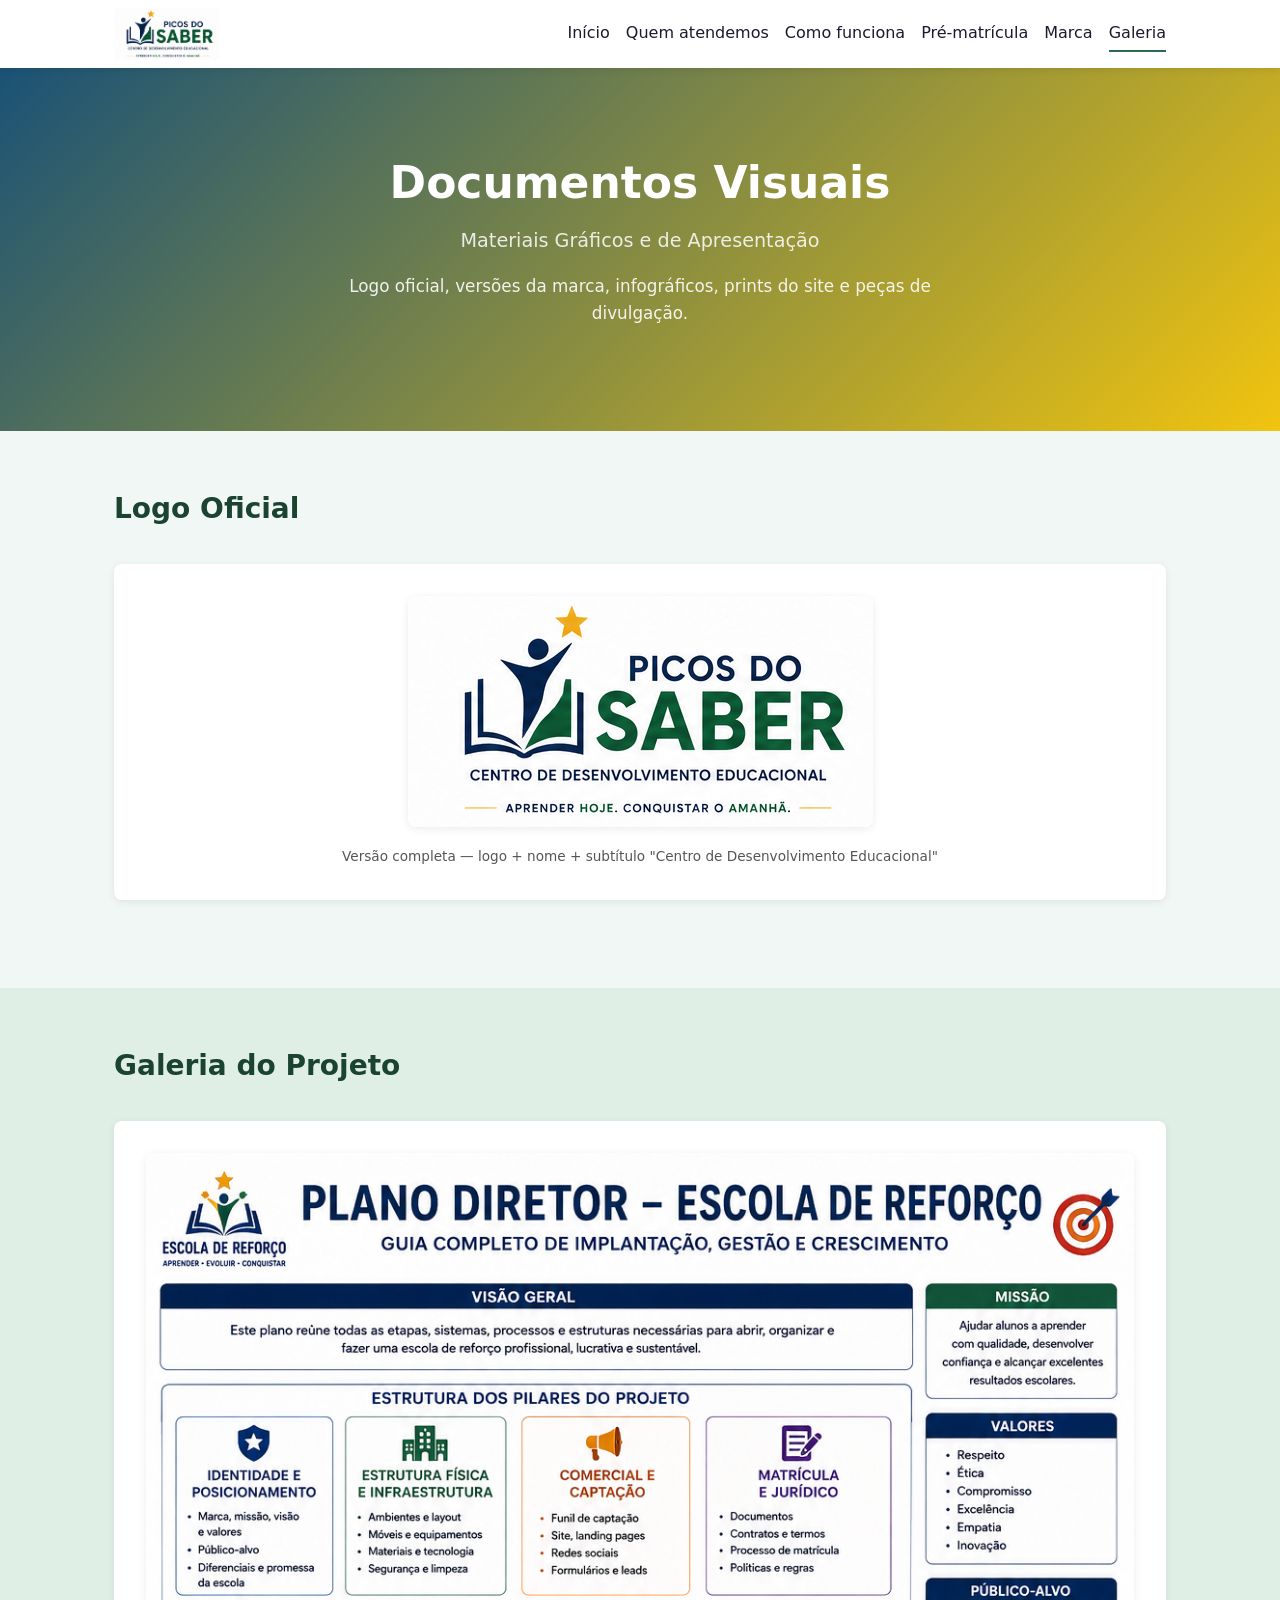
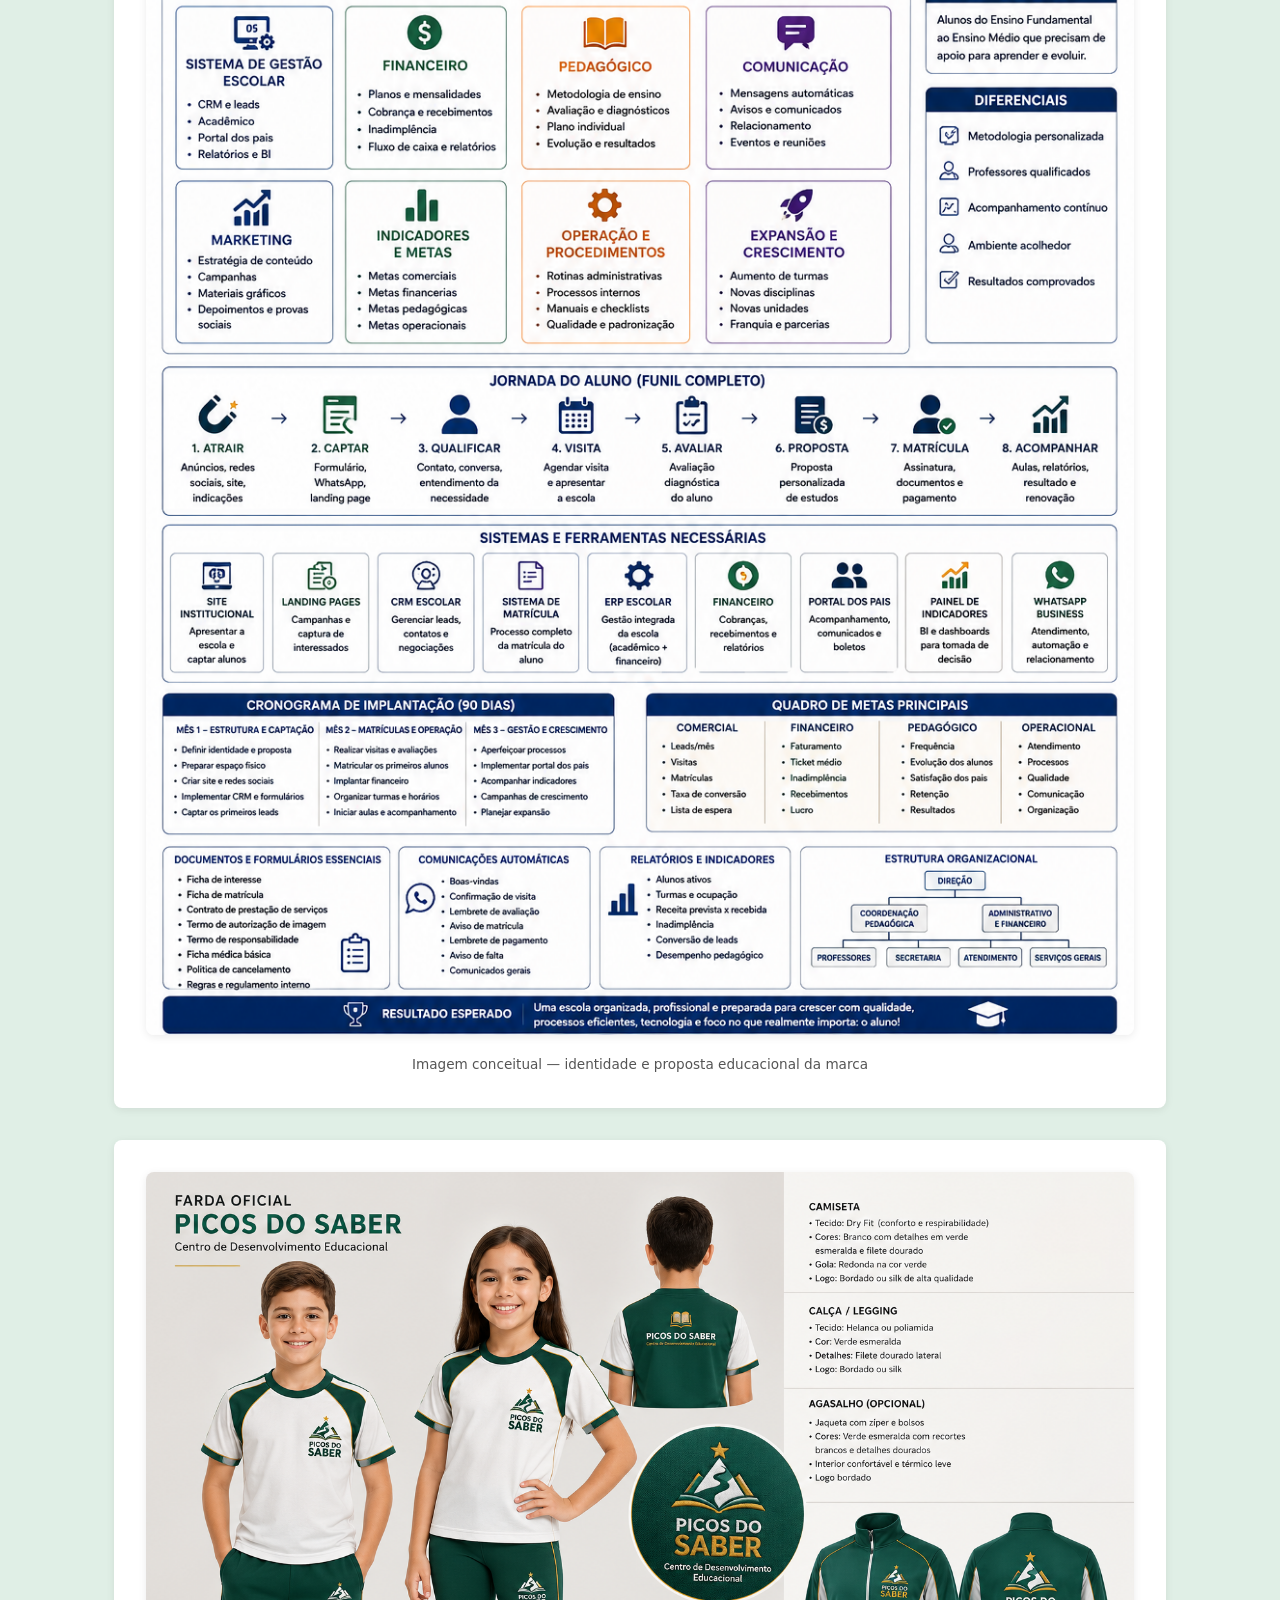
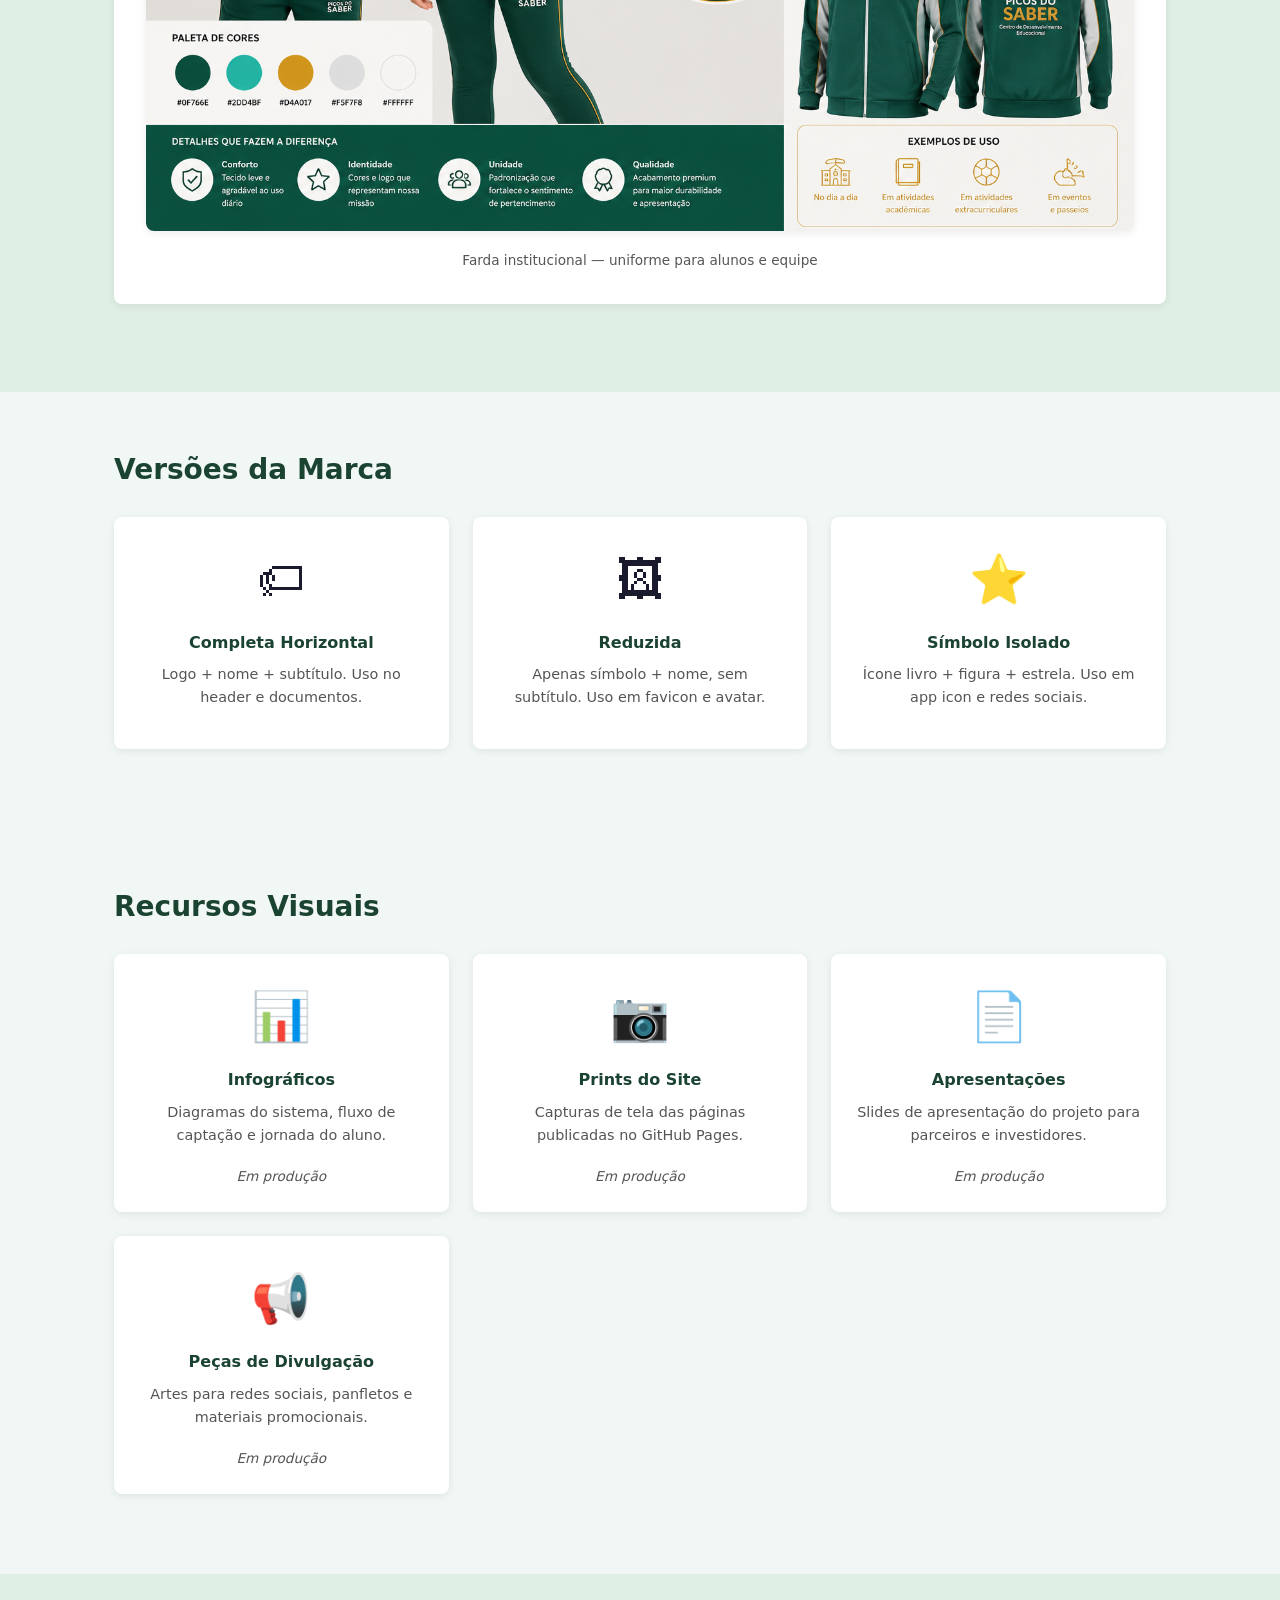
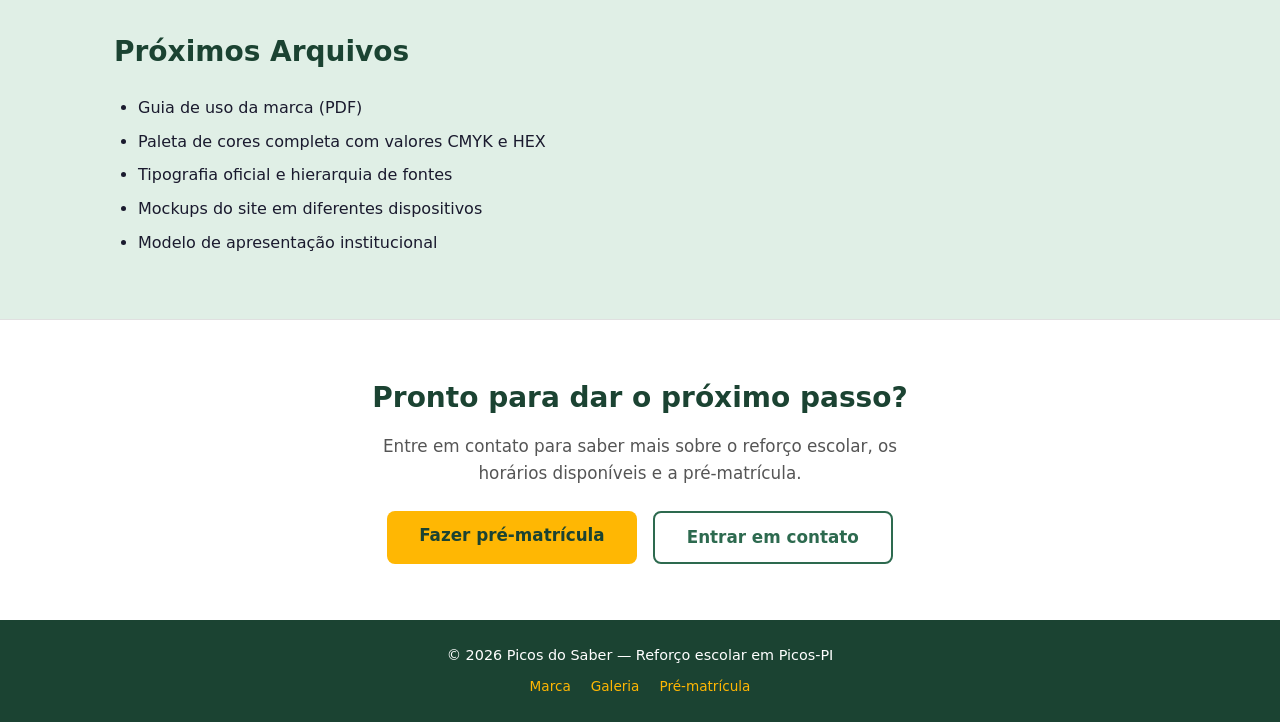
==== commit 5e6a7587: "feat(comercial): fecha funil de captacao e alinha site com CRM - Centraliza configuracao do WhatsApp" ====
--- a/pages/documentos-visuais.html
+++ b/pages/documentos-visuais.html
@@ -206,10 +206,9 @@
     <div class="container footer__inner">
       <p>&copy; 2026 Picos do Saber &mdash; Refor&ccedil;o escolar em Picos-PI</p>
       <ul class="footer__links">
-        <li><a href="plano-diretor.html">Plano Diretor</a></li>
-        <li><a href="financeiro.html">Financeiro</a></li>
-        <li><a href="sistema.html">Sistema</a></li>
-        <li><a href="timeline.html">Timeline</a></li>
+        <li><a href="marca.html">Marca</a></li>
+        <li><a href="documentos-visuais.html">Galeria</a></li>
+        <li><a href="../index.html#pre-matricula">Pr&eacute;-matr&iacute;cula</a></li>
       </ul>
     </div>
   </footer>
--- a/assets/css/style.css
+++ b/assets/css/style.css
@@ -115,7 +115,8 @@
   min-height: 90vh;
   display: flex;
   align-items: center;
-  justify-content: center;
+  justify-content: flex-start;
+  text-align: left;
   padding: 7rem 1.5rem 4rem;
   overflow: hidden;
 }
@@ -126,20 +127,21 @@
   width: 100%;
   height: 100%;
   object-fit: cover;
+  object-position: 70% 60%;
   z-index: 0;
 }
 
 .hero--fullscreen .hero__overlay {
-  position: absolute;
-  inset: 0;
-  background: rgba(15, 118, 110, 0.55);
-  z-index: 1;
+  display: none;
 }
 
 .hero--fullscreen .hero__inner {
   position: relative;
   z-index: 2;
-  max-width: 720px;
+  max-width: 640px;
+  width: 100%;
+  margin-left: max(1.5rem, calc((100vw - var(--max-width)) / 2 + 1.5rem));
+  margin-right: auto;
 }
 
 .hero--fullscreen .hero__badge {
@@ -160,7 +162,7 @@
 }
 
 .hero--fullscreen .hero__title {
-  font-size: 3rem;
+  font-size: 2.65rem;
   line-height: 1.15;
   margin-bottom: 1rem;
 }
@@ -174,10 +176,8 @@
 .hero--fullscreen .hero__subtitle {
   font-size: 1.15rem;
   opacity: 0.9;
-  margin-bottom: 1.5rem;
-  max-width: 560px;
-  margin-left: auto;
-  margin-right: auto;
+  margin-bottom: 2rem;
+  max-width: 520px;
 }
 
 .hero__description {
@@ -212,7 +212,7 @@
 .hero--fullscreen .hero__actions {
   display: flex;
   gap: 1rem;
-  justify-content: center;
+  justify-content: flex-start;
   flex-wrap: wrap;
   margin-bottom: 2rem;
 }
@@ -222,6 +222,10 @@
   gap: 0.75rem;
   justify-content: center;
   margin-top: 1.75rem;
+}
+
+.hero--fullscreen .hero__highlights {
+  justify-content: flex-start;
 }
 
 .hero__highlight {
@@ -238,51 +242,6 @@
   font-size: 0.85rem;
   opacity: 0.8;
   margin-top: 0.75rem;
-}
-
-/* Transparent header */
-.header--transparent {
-  background: transparent;
-  box-shadow: none;
-}
-
-.header--transparent .nav__link {
-  color: var(--color-white);
-}
-
-.header--transparent .nav__link--active,
-.header--transparent .nav__link:hover {
-  border-bottom-color: var(--color-white);
-}
-
-.header--transparent .nav__toggle {
-  color: var(--color-white);
-}
-
-.header--transparent .logo img {
-  filter: brightness(0) invert(1);
-}
-
-.header--transparent.header--scrolled {
-  background: var(--color-white);
-  box-shadow: var(--shadow);
-}
-
-.header--transparent.header--scrolled .nav__link {
-  color: var(--color-text);
-}
-
-.header--transparent.header--scrolled .nav__link--active,
-.header--transparent.header--scrolled .nav__link:hover {
-  border-bottom-color: var(--color-primary);
-}
-
-.header--transparent.header--scrolled .nav__toggle {
-  color: var(--color-primary-dark);
-}
-
-.header--transparent.header--scrolled .logo img {
-  filter: none;
 }
 
 /* Sections */
